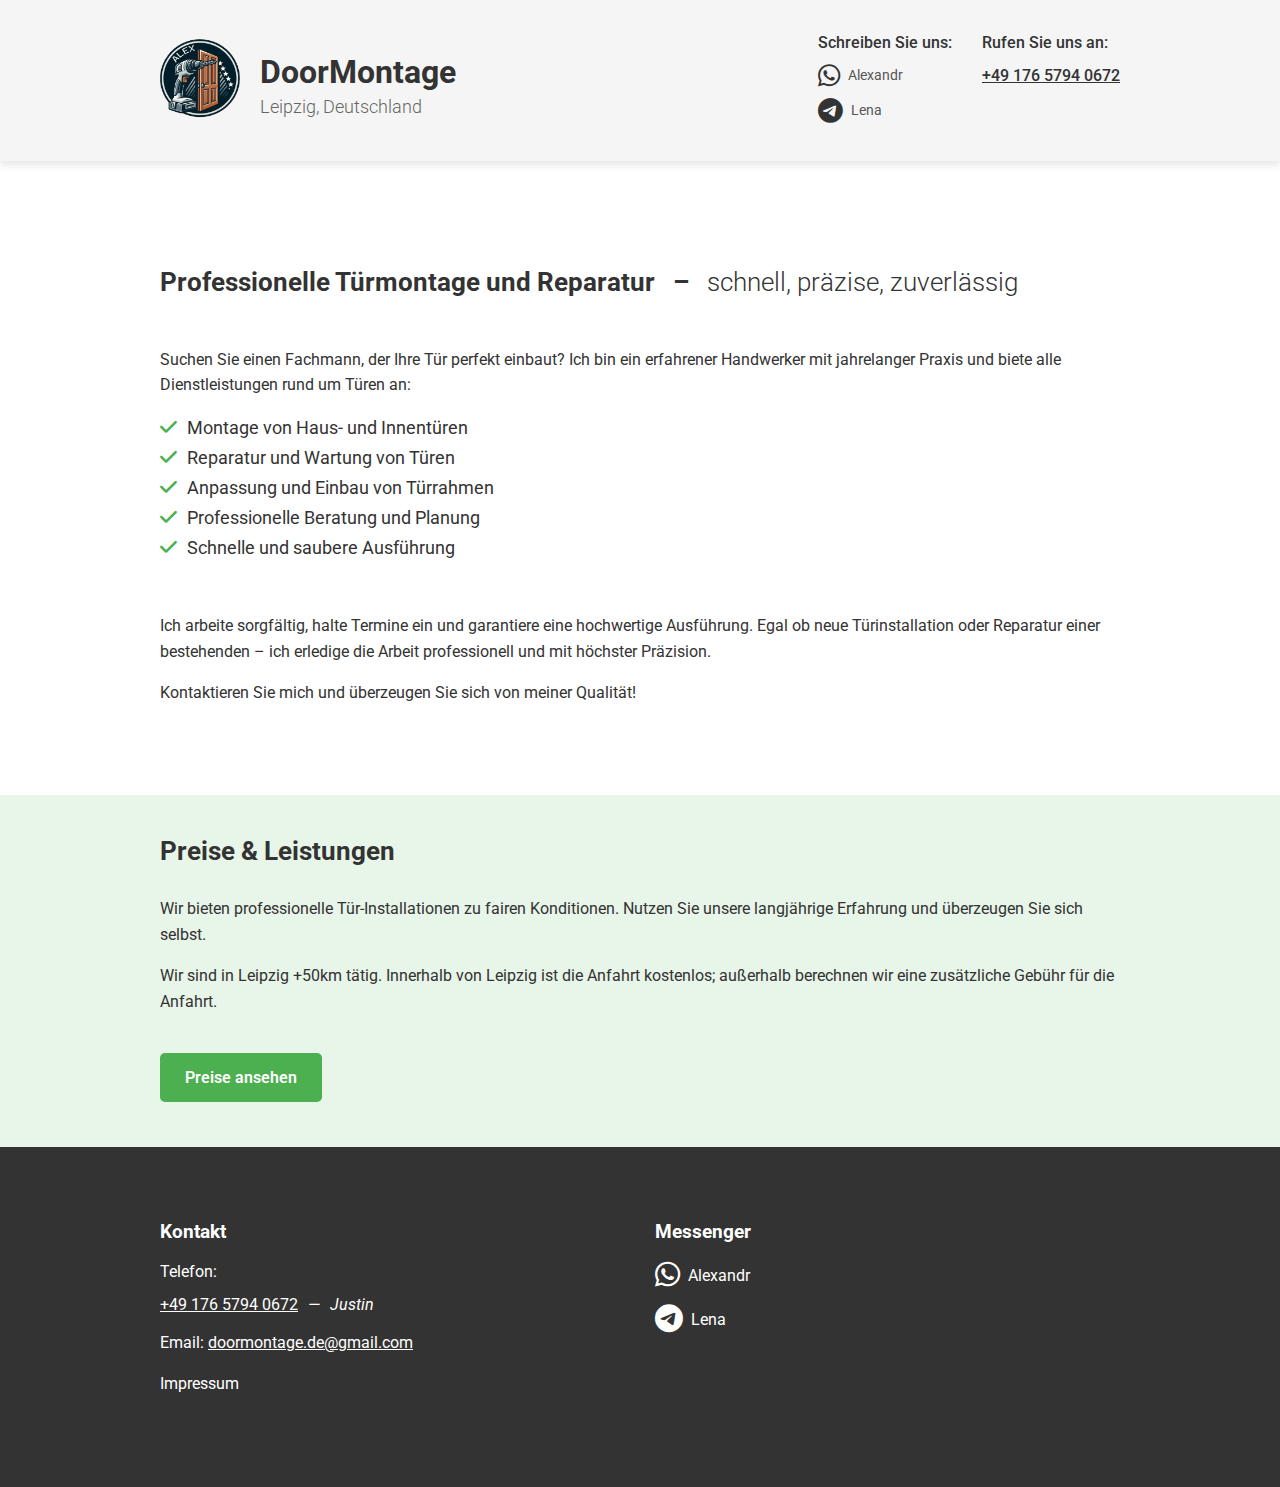
==== index.html @ ae071470 "changed title and added changed styles" ====
<!DOCTYPE html>
<html lang="de">
<head>
  <meta charset="UTF-8">
  <meta name="viewport" content="width=device-width, initial-scale=1.0">
  <title>DoorMontage - Tür-Installation in Leipzig</title>
  
  <!-- Подключение Google Fonts (пример с Roboto) -->
  <link rel="preconnect" href="https://fonts.googleapis.com">
  <link rel="preconnect" href="https://fonts.gstatic.com" crossorigin>
  <link 
    href="https://fonts.googleapis.com/css2?family=Roboto:wght@400;500;700&display=swap" 
    rel="stylesheet"
  >

  <!-- Подключение актуальной версии Font Awesome (для иконок) -->
  <link
  rel="stylesheet"
  href="https://cdnjs.cloudflare.com/ajax/libs/font-awesome/6.4.2/css/all.min.css"
  crossorigin="anonymous"
  />

  <!-- Подключаем стили -->
  <link rel="stylesheet" href="style.css">
</head>
<body>

  <!-- Шапка сайта (Header) -->
  <header>
    <div class="container header-content">
      <div class="logo-and-title">
        <!-- Место для логотипа -->
        <div class="logo">
          <img src="media/logo.png" alt="Firmenlogo">
        </div>
        <div class="title-wrap">
          <h1 class="site-title">DoorMontage</h1>
          <span class="site-location">Leipzig, Deutschland</span>
        </div>
      </div>

      <!-- Блок с контактами справа -->
      <div class="header-right-blocks">
        <!-- Блок для "Напишите нам" -->
        <div class="header-messages">
          <p>Schreiben Sie uns:</p>
          <div class="header-messengers">
            <!-- WhatsApp -->
            <a 
              href="https://wa.me/4915906344944?text=Guten Tag. Ich möchte eine Türmontage bestellen." 
              target="_blank" 
              class="header-messenger-icon" 
              aria-label="WhatsApp Chat"
            >
              <i class="fa-brands fa-whatsapp"></i>
            </a>
            <span class="messenger-owner">Alexandr</span>
          </div>
          <div class="header-messengers">
            <!-- Telegram -->
            <a 
              href="https://t.me/+4917657905586" 
              target="_blank" 
              class="header-messenger-icon" 
              aria-label="Telegram Chat"
            >
              <i class="fa-brands fa-telegram"></i>
            </a>
            <span class="messenger-owner">Lena</span>
          </div>
        </div>

        <div class="header-contacts">
          <p>Rufen Sie uns an:</p>
          <a href="tel:+4917657940672" class="header-phone">+49 176 5794 0672</a>
        </div>
      </div>
    </div>
  </header>

  <!-- Основной блок: Описание услуги -->
  <section class="service-section">
    <div class="container">
      <h2>Professionelle Türmontage und Reparatur &nbsp;&nbsp;–&nbsp;&nbsp;
        <span class="thin-text">
          schnell, präzise, zuverlässig
        </span>
      </h2>
      <br>
      <p>
        Suchen Sie einen Fachmann, der Ihre Tür perfekt einbaut? Ich bin ein erfahrener Handwerker mit jahrelanger Praxis und biete alle Dienstleistungen rund um Türen an:
      </p>

      <ul class="service-list">
        <li><i class="fa-solid fa-check"></i> Montage von Haus- und Innentüren</li>
        <li><i class="fa-solid fa-check"></i> Reparatur und Wartung von Türen</li>
        <li><i class="fa-solid fa-check"></i> Anpassung und Einbau von Türrahmen</li>
        <li><i class="fa-solid fa-check"></i> Professionelle Beratung und Planung</li>
        <li><i class="fa-solid fa-check"></i> Schnelle und saubere Ausführung</li>
      </ul>
      
      <br>

      <p>
        Ich arbeite sorgfältig, halte Termine ein und garantiere eine hochwertige Ausführung. Egal ob neue Türinstallation oder Reparatur einer bestehenden – ich erledige die Arbeit professionell und mit höchster Präzision.
      </p>
      <p>
        Kontaktieren Sie mich und überzeugen Sie sich von meiner Qualität!
      </p>
    </div>
  </section>
  <br>

  <!-- Галерея (карусель изображений) -->
  <section class="gallery-section">
    <div class="container">
      <h2>Unsere Arbeiten</h2>
      <div class="gallery-container">
        <!-- Стрелка влево -->
        <div class="arrow arrow-left" id="prevImage">&#10094;</div>
        
        <!-- Слайд с изображениями -->
        <div class="gallery-slide">
          <!-- Пример заглушек -->
          <img 
            src="media/portfolio_gallery/gallery1.jpg" 
            alt="Galerie Bild 1" 
            class="gallery-image active"
          >
          <img 
            src="media/portfolio_gallery/gallery2.jpg" 
            alt="Galerie Bild 2" 
            class="gallery-image"
          >
          <img 
            src="media/portfolio_gallery/gallery3.jpg" 
            alt="Galerie Bild 3" 
            class="gallery-image"
          >
        </div>
        
        <!-- Стрелка вправо -->
        <div class="arrow arrow-right" id="nextImage">&#10095;</div>
      </div>
    </div>
  </section>

  <!-- Секция с примерными ценами и кнопкой для просмотра PDF (Перенесена ниже галереи) -->
  <section class="pricing-section">
    <div class="container">
      <h2>Preise & Leistungen</h2>
      
      <p>
        Wir bieten professionelle Tür-Installationen zu fairen Konditionen. 
        Nutzen Sie unsere langjährige Erfahrung und überzeugen Sie sich selbst.
      </p>
      <p>
        Wir sind in Leipzig +50km tätig. Innerhalb von Leipzig ist die Anfahrt kostenlos; 
        außerhalb berechnen wir eine zusätzliche Gebühr für die Anfahrt.
      </p>
      <br>
      <!-- Зелёная кнопка для просмотра PDF -->
      <a href="Preisliste.pdf" target="_blank" class="price-button">Preise ansehen</a>
    </div>
  </section>

  <!-- Блок с отзывами (карусель отзывов) -->
  <section class="reviews-section">
    <div class="container">
      <h2>Kundenbewertungen</h2>
      <div class="reviews-container">
        <!-- Стрелка влево -->
        <div class="arrow arrow-left review-arrow" id="prevReview">&#10094;</div>
        
        <div class="review-slide" id="reviewSlide">
          <!-- Отзыв 1 -->
          <div class="review-item">
            <img 
              src="https://via.placeholder.com/80?text=Anna" 
              alt="Kunde 1" 
              class="review-photo"
            >
            <h3 class="review-name">Anna Müller</h3>
            <p class="review-text">
              “Schneller Einbau und top Qualität! Ich bin sehr zufrieden.”
            </p>
            <div class="review-stars">★★★★★</div>
          </div>
          
          <!-- Отзыв 2 -->
          <div class="review-item">
            <img 
              src="https://via.placeholder.com/80?text=Thomas" 
              alt="Kunde 2" 
              class="review-photo"
            >
            <h3 class="review-name">Thomas Schmidt</h3>
            <p class="review-text">
              “Professionell, pünktlich und super freundlich. Gerne wieder!”
            </p>
            <div class="review-stars">★★★★★</div>
          </div>
          
          <!-- Отзыв 3 -->
          <div class="review-item">
            <img 
              src="https://via.placeholder.com/80?text=Julia" 
              alt="Kunde 3" 
              class="review-photo"
            >
            <h3 class="review-name">Julia Braun</h3>
            <p class="review-text">
              “Preis-Leistung stimmt, schnelle Abwicklung, toller Service!”
            </p>
            <div class="review-stars">★★★★☆</div>
          </div>

          <!-- Можно добавить больше отзывов при необходимости -->
        </div>
        
        <!-- Стрелка вправо -->
        <div class="arrow arrow-right review-arrow" id="nextReview">&#10095;</div>
      </div>
    </div>
  </section>

  <!-- Подвал сайта (Footer) -->
  <footer>
    <div class="container footer-content">
      <div class="footer-col">
        <h3>Kontakt</h3>
        <p>Telefon:</p>
        <ul class="footer-phones">
          <li><a href="tel:+4917657940672">+49 176 5794 0672</a><i>&mdash;</i><i>Justin</i></li>
        </ul>
        <p>Email: 
          <a href="mailto:doormontage.de@gmail.com" class="email-link">
            doormontage.de@gmail.com
          </a>
        </p>
        <p>
          <a href="impressum.html">Impressum</a>
        </p>
      </div>

      <div class="footer-col">
        <h3>Messenger</h3>
        <div class="footer-messengers">
          <div class="footer-messenger-item">
            <a href="https://wa.me/4915906344944?text=Guten Tag. Ich möchte eine Türmontage bestellen." target="_blank" class="messenger-link">
              <i class="fa-brands fa-whatsapp"></i>
            </a>
            <span class="messenger-owner">Alexandr</span>
          </div>
          <div class="footer-messenger-item">
            <a href="https://t.me/+4917657905586" target="_blank" class="messenger-link">
              <i class="fa-brands fa-telegram"></i>
            </a>
            <span class="messenger-owner">Lena</span>
          </div>
        </div>
      </div>
    </div>
  </footer>

  <!-- Подключаем JS для каруселей -->
  <script src="script.js"></script>
</body>
</html>
---- style.css ----
.reviews-section {
  display: none !important;
}

.gallery-section {
  display: none !important;
}

/* Основной шрифт Roboto (подключение в index.html), применяем к body */
body {
  font-family: 'Roboto', sans-serif;
  margin: 0;
  padding: 0;
  color: #333;
  box-sizing: border-box;
}

/* Сбрасываем базовые отступы у всех элементов */
* {
  box-sizing: border-box;
}

/* Заголовки, параграфы и т.д. */
h1, h2, h3 {
  margin-bottom: 15px;
  font-weight: 700;
}

h1 {
  font-size: 1.8rem;
}

h2 {
  font-size: 1.6rem;
}

p {
  margin-bottom: 10px;
  line-height: 1.6;
}

.thin-text {
  /* font-variant: small-caps; */
  font-weight: 300;
  color: inherit;
}

/* Ссылки */
a {
  text-decoration: none;
  color: inherit;
}

section {
  /* margin-bottom: 100px; */
}

/* Общие стили для секций на всю ширину */
header,
.service-section,
.gallery-section,
.pricing-section,
.reviews-section,
footer {
  width: 100%;
}

/* Контейнер для ограничения контента по ширине */
.container {
  width: 1000px;
  max-width: 100%;
  margin: 0 auto;
  padding: 20px;
}

/* ШАПКА */
header {
  background-color: #f5f5f5;
  padding: 10px 0;
  /* Тень для отделения шапки */
  box-shadow: 0 4px 8px rgba(0, 0, 0, 0.1);
  position: relative;
  margin-bottom: 25px;
}

.header-content {
  display: flex;
  align-items: center;
  justify-content: space-between;
}

.logo-and-title {
  display: flex;
  align-items: center;
}

.logo-placeholder {
  width: 60px;
  height: 60px;
  background-color: #ccc;
  display: flex;
  align-items: center;
  justify-content: center;
  font-weight: bold;
  margin-right: 15px;
}

.logo img {
  height: 80px; /* Высота логотипа */
  width: auto; /* Автоматическая ширина */
  max-width: 100%; /* Не выходить за границы */
  object-fit: contain; /* Корректное отображение */
  margin-right: 20px;
}

.title-wrap {
  text-align: start; /* Выравниваем название и локацию по началу */
}

.site-title {
  font-size: 32px;  /* Размер основного названия сайта */
  font-weight: 700; /* Жирный текст */
  margin-bottom: 0px; /* Убираем лишние отступы */
  margin-top: 10px;
}

.site-location {
  font-size: 18px;  /* Чуть меньше, чем название сайта */
  font-weight: 300; /* Менее жирный (тонкий) шрифт */
  color: #666; /* Серый цвет для менее заметного вида */
  display: block; /* Переносит текст на новую строку */
  margin-top: 5px; /* Отступ сверху, чтобы не было слишком близко */
}

.header-right-blocks {
  display: flex;
  gap: 30px;
  align-items: start;
}

.header-contacts,
.header-messages {
  display: flex;
  flex-direction: column;
  align-items: flex-start;
}

.header-contacts p,
.header-messages p {
  margin: 0 0 5px 0;
  font-weight: 500;
}

.header-contacts a {
  text-decoration: underline;
}

.header-phone {
  display: block;
  margin-bottom: 5px;
  margin-top: 5px;
  color: #333;
  font-weight: 500;
}

.header-messengers {
  display: flex;
  align-items: center;
  margin-bottom: 5px;
}

.header-messenger-icon {
  font-size: 1.6rem;
  color: #333;
  margin-right: 8px;
}

.header-messengers .messenger-owner {
  font-size: 0.9rem;
  color: #555;
}

/* СЕКЦИЯ УСЛУГ */
.service-section {
  background-color: #ffffff;
  padding: 40px 0;
}

.service-list {
  list-style: none; /* Убираем стандартные маркеры */
  padding: 0;
  margin: 20px 0;
}

.service-list li {
  display: flex;
  align-items: center; /* Выравниваем текст и иконку по центру */
  font-size: 1.1rem;
  color: #333;
  margin-bottom: 10px; /* Отступ между пунктами */
}

.service-list i {
  color: #4CAF50; /* Цвет галочки (зелёный) */
  font-size: 1.2rem;
  margin-right: 10px; /* Отступ между иконкой и текстом */
}


/* ГАЛЕРЕЯ */
.gallery-section {
  background-color: #f0f0f0;
  padding: 20px 0;
}

.gallery-section h2 {
  text-align: center;
  font-size: 1.8rem;
  margin-bottom: 30px;
}

.gallery-container {
  position: relative;
  max-width: 800px;
  margin: 0 auto;
}

.gallery-slide {
  position: relative;
  overflow: hidden;
  width: 100%;
  height: 400px;
}

.gallery-image {
  position: absolute;
  top: 0;
  left: 0;
  width: 100%;
  height: 100%;
  object-fit: cover;
  opacity: 0;
  transition: opacity 0.5s ease-in-out;
}

.gallery-image.active {
  opacity: 1;
}

.arrow {
  position: absolute;
  top: 50%;
  transform: translateY(-50%);
  font-size: 2rem;
  color: #333;
  background-color: rgba(255, 255, 255, 0.6);
  padding: 5px 10px;
  cursor: pointer;
  user-select: none;
  z-index: 10;
}

.arrow-left {
  left: 0;
}

.arrow-right {
  right: 0;
}

/* СЕКЦИЯ ЦЕН */
.pricing-section {
  background-color: #e8f5e9; /* Светло-зеленый тон */
  padding-bottom: 25px;
}

.pricing-section h2 {
  margin-bottom: 30px;
}

.price-button {
  display: inline-block;
  background-color: #4caf50;
  color: #fff;
  padding: 15px 25px;
  font-size: 1rem;
  font-weight: 600;
  border-radius: 5px;
  text-decoration: none;
  margin-top: 10px;
  transition: background-color 0.3s;
}

.price-button:hover {
  background-color: #43a047;
}

/* ОТЗЫВЫ */
.reviews-section {
  background-color: #ffffff;
  padding: 40px 0;
}

.reviews-section h2 {
  text-align: center;
  font-size: 1.8rem;
  margin-bottom: 30px;
}

.reviews-container {
  position: relative;
  max-width: 800px;
  margin: 0 auto;
  overflow: hidden;
}

/* Контейнер для всех отзывов (горизонтальная карусель) */
.review-slide {
  display: flex;
  transition: transform 0.5s ease-in-out;
  /* Ширина и позиция изменяются в JS */
}

.review-item {
  flex-shrink: 0;
  text-align: center;
  padding: 0 15px;
  box-sizing: border-box;
}

.review-photo {
  width: 80px;
  height: 80px;
  border-radius: 50%;
  margin-bottom: 10px;
  object-fit: cover;
}

.review-name {
  margin-bottom: 5px;
  font-size: 1.1rem;
  font-weight: 600;
}

.review-text {
  font-size: 0.95rem;
  line-height: 1.4;
  margin-bottom: 10px;
  min-height: 50px;
}

.review-stars {
  color: #f39c12;
}

.review-arrow {
  top: 50%;
  transform: translateY(-50%);
}

/* ПОДВАЛ */
footer {
  background-color: #333;
  color: #fff;
  padding: 35px 0 60px 0;
}

.footer-content {
  display: flex;
  flex-wrap: wrap;
  gap: 30px;
}

.footer-col {
  flex: 1;
  min-width: 250px;
}

.footer-phones {
  list-style: none;
  margin: 0 0 10px;
  padding: 0;
}

.footer-phones li {
  margin-bottom: 5px;
}

/* Телефонные ссылки в подвале */
.footer-phones li a {
  color: #fff;
  text-decoration: underline;
}

.footer-phones i {
  margin-left: 10px;
}

/* Email, чтобы был виден на темном фоне */
.email-link {
  color: #ffffff;
  text-decoration: underline;
}

/* Мессенджеры в подвале */



.footer-messengers {
  display: flex;
  flex-direction: column; /* Размещает мессенджеры в столбик */
  gap: 10px; /* Отступ между строками */
}

.footer-messenger-item {
  display: flex;
  align-items: center; /* Выравнивает иконку и имя по вертикали */
  gap: 8px; /* Отступ между иконкой и именем */
}

.messenger-link {
  font-size: 1.8rem; /* Размер иконки */
  color: #fff; /* Белый цвет иконок */
  transition: color 0.3s;
}

.messenger-link:hover {
  color: #ddd; /* Подсветка при наведении */
}

.footer-messengers .messenger-owner {
  font-size: 1rem;
  color: #fff; /* Белый текст */
}



/* АДАПТИВНОСТЬ */
@media (max-width: 768px) {
  .header-content {
    flex-direction: column;
    align-items: flex-start;
    gap: 20px;
  }

  .header-right-blocks {
    flex-direction: column;
    align-items: flex-start;
  }

  .gallery-slide {
    height: auto;
  }
  .gallery-image {
    position: static;
    display: none;
    width: 100%;
    height: auto;
  }
  .gallery-image.active {
    display: block;
  }

  .footer-content {
    flex-direction: column;
    gap: 20px;
  }
}
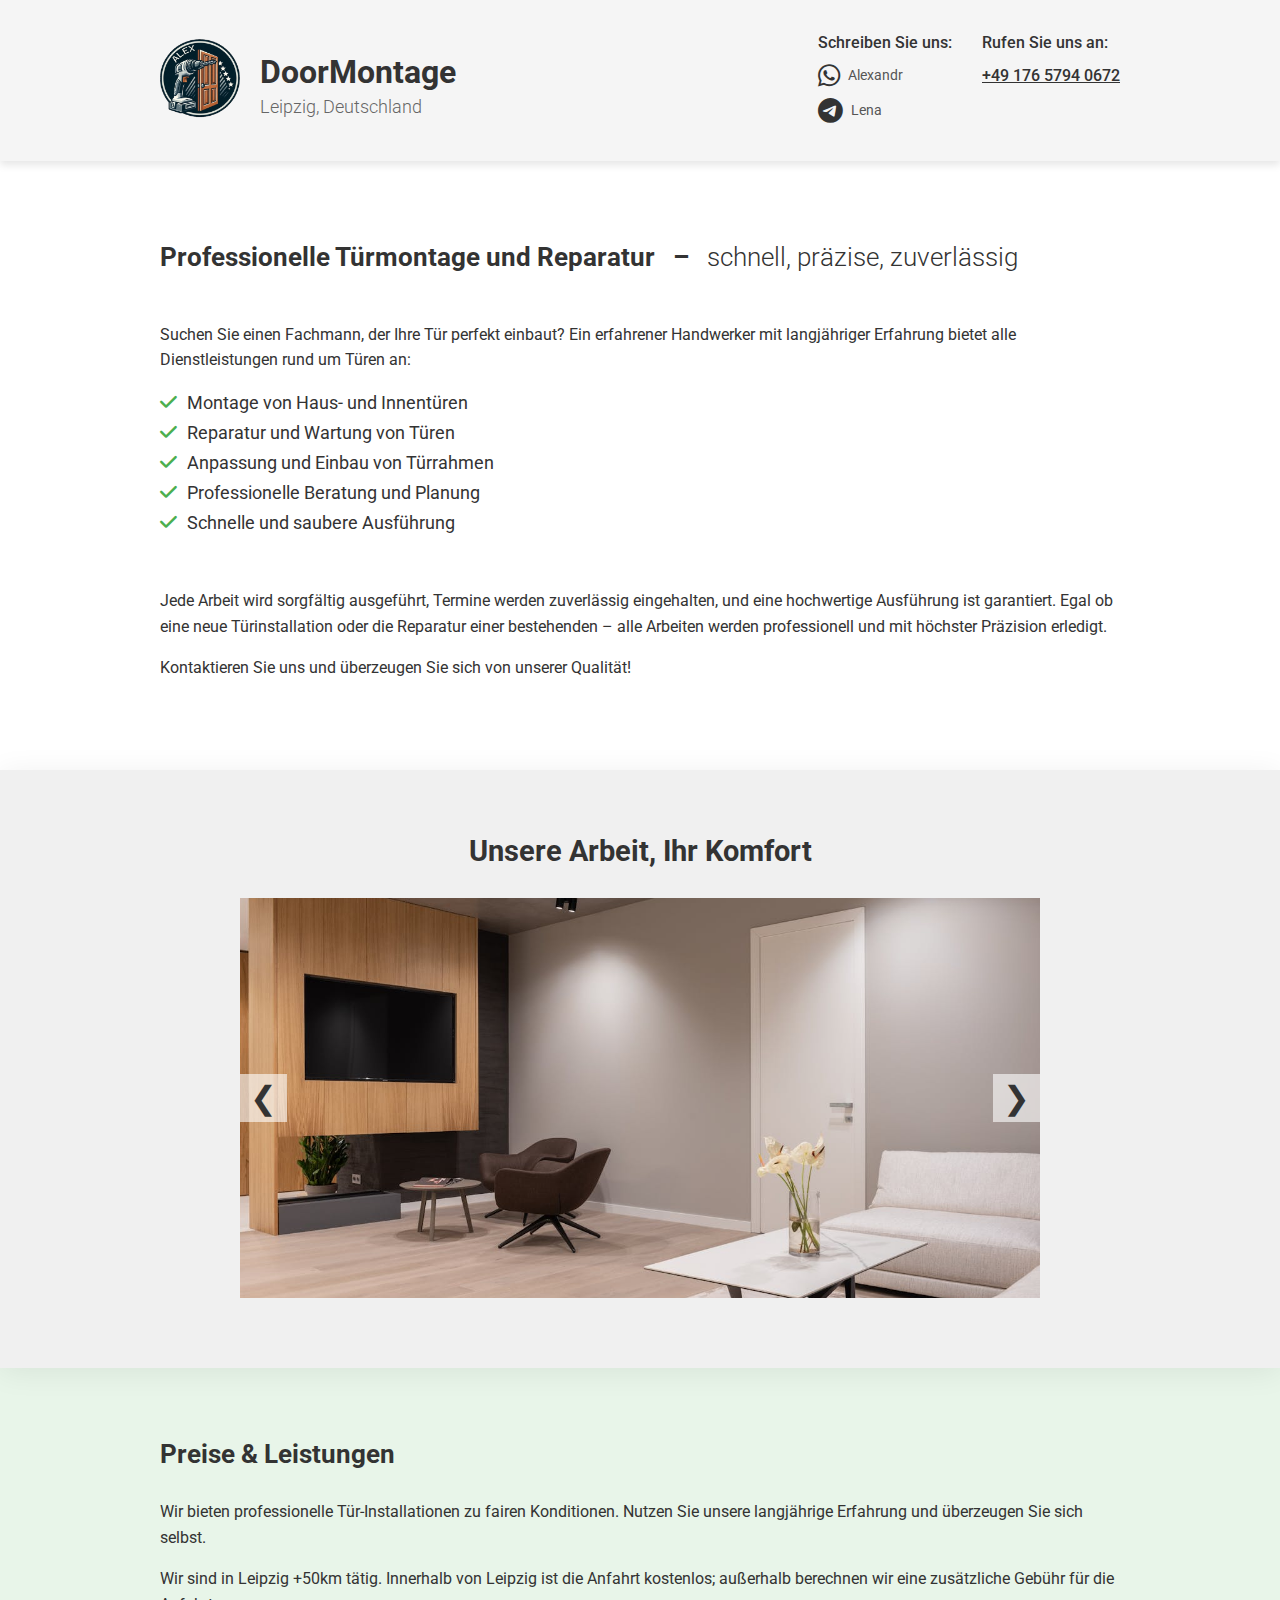
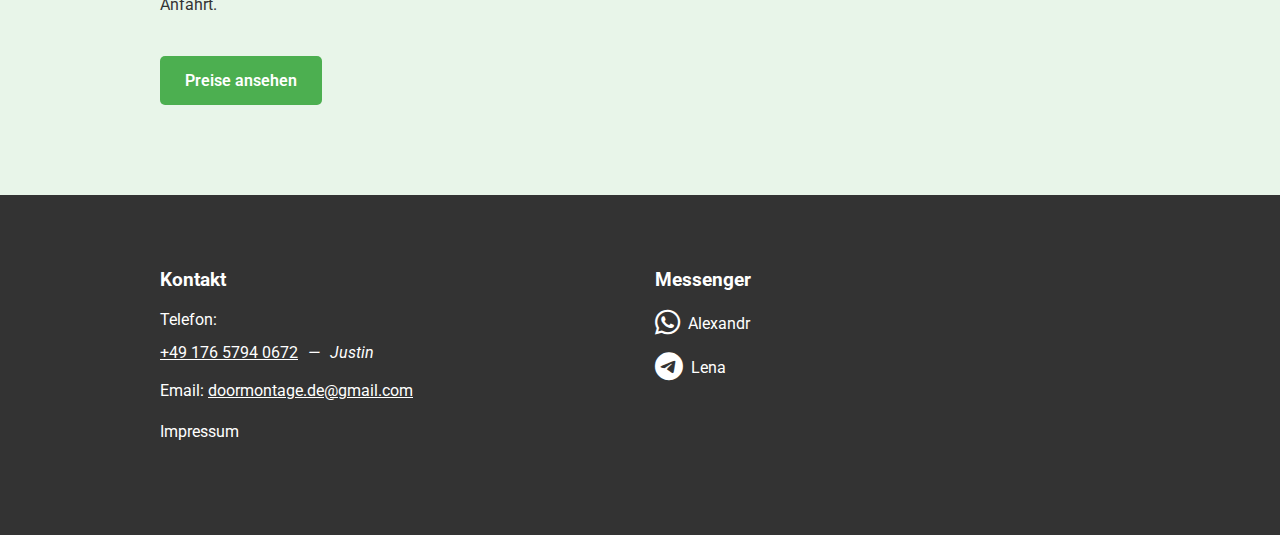
==== commit e6413e50: "Added gallery and little changes in layout" ====
--- a/index.html
+++ b/index.html
@@ -88,7 +88,7 @@
       </h2>
       <br>
       <p>
-        Suchen Sie einen Fachmann, der Ihre Tür perfekt einbaut? Ich bin ein erfahrener Handwerker mit jahrelanger Praxis und biete alle Dienstleistungen rund um Türen an:
+        Suchen Sie einen Fachmann, der Ihre Tür perfekt einbaut? Ein erfahrener Handwerker mit langjähriger Erfahrung bietet alle Dienstleistungen rund um Türen an:
       </p>
 
       <ul class="service-list">
@@ -102,10 +102,11 @@
       <br>
 
       <p>
-        Ich arbeite sorgfältig, halte Termine ein und garantiere eine hochwertige Ausführung. Egal ob neue Türinstallation oder Reparatur einer bestehenden – ich erledige die Arbeit professionell und mit höchster Präzision.
-      </p>
-      <p>
-        Kontaktieren Sie mich und überzeugen Sie sich von meiner Qualität!
+        Jede Arbeit wird sorgfältig ausgeführt, Termine werden zuverlässig eingehalten, und eine hochwertige Ausführung ist garantiert. Egal ob eine neue Türinstallation oder die Reparatur einer bestehenden – alle Arbeiten werden professionell und mit höchster Präzision erledigt.
+      </p>
+      
+      <p>
+        Kontaktieren Sie uns und überzeugen Sie sich von unserer Qualität!
       </p>
     </div>
   </section>
@@ -114,7 +115,7 @@
   <!-- Галерея (карусель изображений) -->
   <section class="gallery-section">
     <div class="container">
-      <h2>Unsere Arbeiten</h2>
+      <h2>Unsere Arbeit, Ihr Komfort</h2>
       <div class="gallery-container">
         <!-- Стрелка влево -->
         <div class="arrow arrow-left" id="prevImage">&#10094;</div>
--- a/style.css
+++ b/style.css
@@ -2,9 +2,9 @@
   display: none !important;
 }
 
-.gallery-section {
+/* .gallery-section {
   display: none !important;
-}
+} */
 
 /* Основной шрифт Roboto (подключение в index.html), применяем к body */
 body {
@@ -51,9 +51,9 @@
   color: inherit;
 }
 
-section {
-  /* margin-bottom: 100px; */
-}
+/* section {
+  margin-bottom: 100px;
+} */
 
 /* Общие стили для секций на всю ширину */
 header,
@@ -80,7 +80,6 @@
   /* Тень для отделения шапки */
   box-shadow: 0 4px 8px rgba(0, 0, 0, 0.1);
   position: relative;
-  margin-bottom: 25px;
 }
 
 .header-content {
@@ -210,7 +209,9 @@
 /* ГАЛЕРЕЯ */
 .gallery-section {
   background-color: #f0f0f0;
-  padding: 20px 0;
+  padding: 20px 0 50px 0;
+  box-shadow: 0 4px 29px rgba(0, 0, 0, 0.07);
+  position: relative;
 }
 
 .gallery-section h2 {
@@ -271,7 +272,8 @@
 /* СЕКЦИЯ ЦЕН */
 .pricing-section {
   background-color: #e8f5e9; /* Светло-зеленый тон */
-  padding-bottom: 25px;
+  padding-bottom: 70px;
+  padding-top: 30px;
 }
 
 .pricing-section h2 {
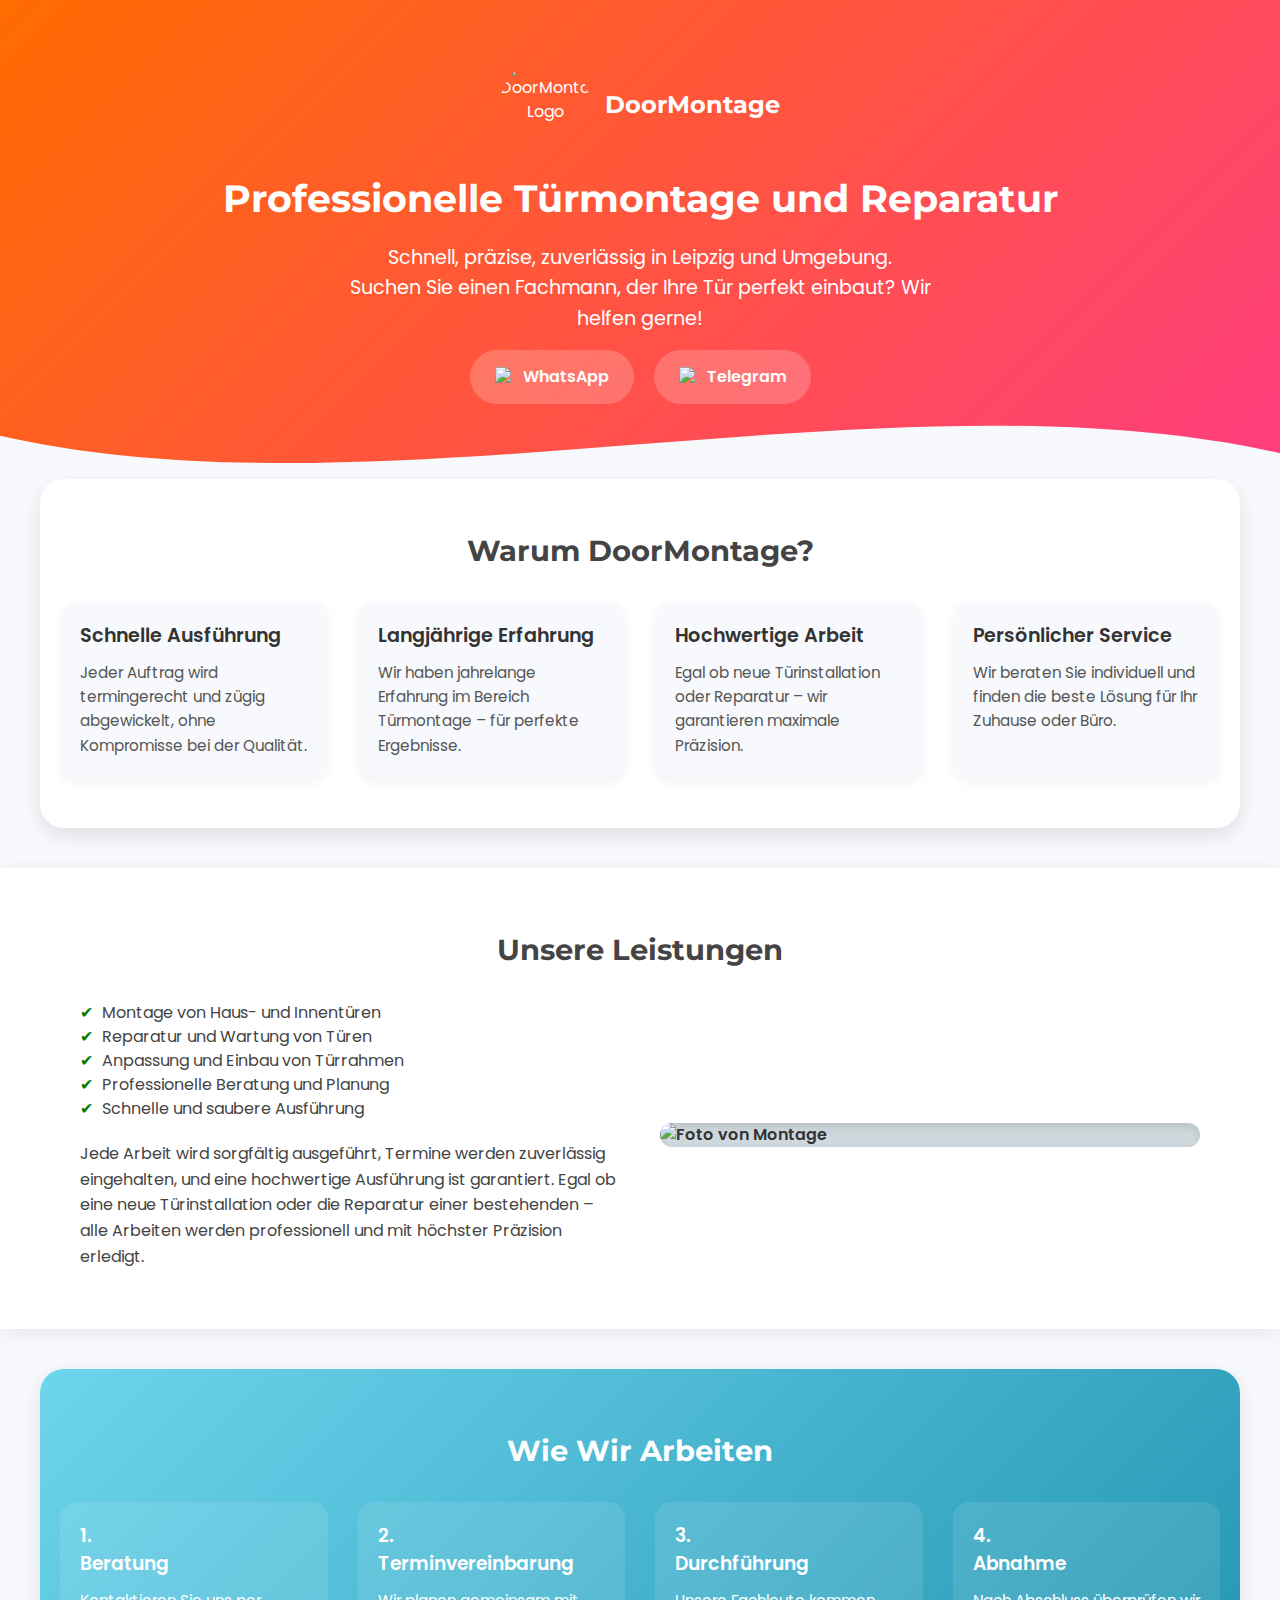
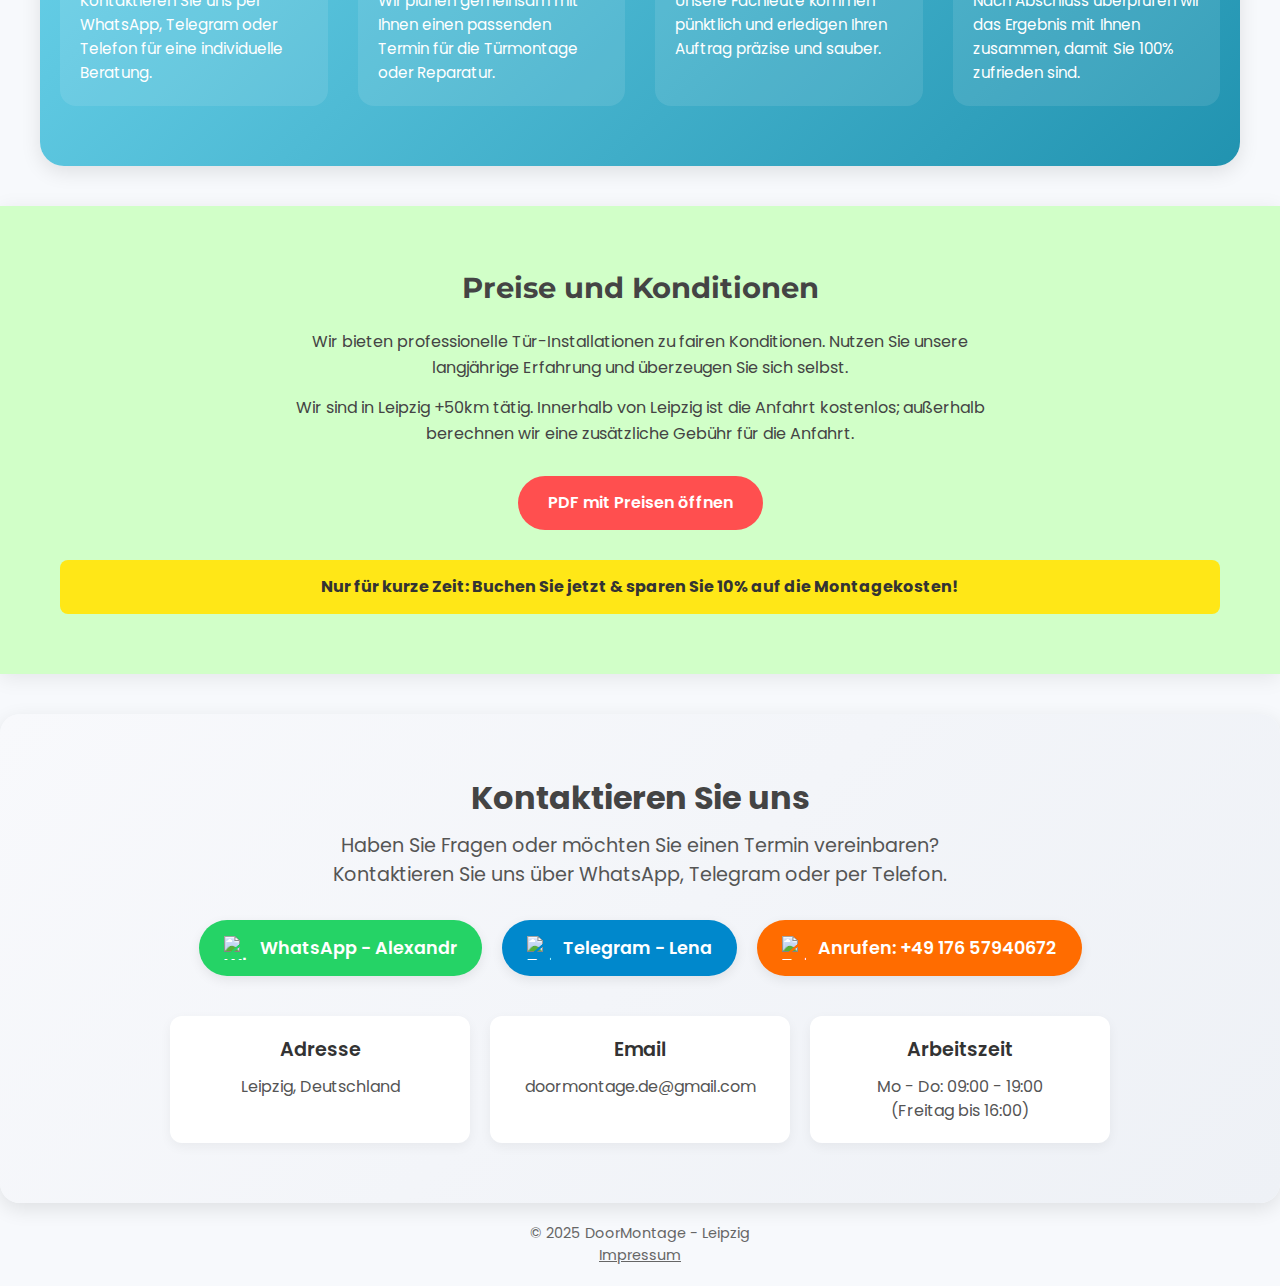
==== commit 31879890: "new website" ====
--- a/index.html
+++ b/index.html
@@ -1,156 +1,140 @@
 <!DOCTYPE html>
 <html lang="de">
 <head>
-  <meta charset="UTF-8">
-  <meta name="viewport" content="width=device-width, initial-scale=1.0">
-  <title>DoorMontage - Tür-Installation in Leipzig</title>
-  
-  <!-- Подключение Google Fonts (пример с Roboto) -->
+  <meta charset="UTF-8"/>
+  <meta name="viewport" content="width=device-width, initial-scale=1.0"/>
+  <title>DoorMontage | Professionelle Türmontage in Leipzig</title>
+  <link rel="icon" href="media/favicon.ico" type="image/x-icon">
+  <link rel="icon" href="media/favicon.png" type="image/png">
+  
+  <!-- Google Fonts (2 шрифта для примера) -->
   <link rel="preconnect" href="https://fonts.googleapis.com">
-  <link rel="preconnect" href="https://fonts.gstatic.com" crossorigin>
-  <link 
-    href="https://fonts.googleapis.com/css2?family=Roboto:wght@400;500;700&display=swap" 
-    rel="stylesheet"
-  >
-
-  <!-- Подключение актуальной версии Font Awesome (для иконок) -->
-  <link
-  rel="stylesheet"
-  href="https://cdnjs.cloudflare.com/ajax/libs/font-awesome/6.4.2/css/all.min.css"
-  crossorigin="anonymous"
-  />
-
-  <!-- Подключаем стили -->
+  <link href="https://fonts.googleapis.com/css2?family=Montserrat:wght@600;700&family=Poppins:wght@400;500;600&display=swap" rel="stylesheet">
   <link rel="stylesheet" href="style.css">
 </head>
 <body>
-
-  <!-- Шапка сайта (Header) -->
-  <header>
-    <div class="container header-content">
-      <div class="logo-and-title">
-        <!-- Место для логотипа -->
-        <div class="logo">
-          <img src="media/logo.png" alt="Firmenlogo">
-        </div>
-        <div class="title-wrap">
-          <h1 class="site-title">DoorMontage</h1>
-          <span class="site-location">Leipzig, Deutschland</span>
-        </div>
-      </div>
-
-      <!-- Блок с контактами справа -->
-      <div class="header-right-blocks">
-        <!-- Блок для "Напишите нам" -->
-        <div class="header-messages">
-          <p>Schreiben Sie uns:</p>
-          <div class="header-messengers">
-            <!-- WhatsApp -->
-            <a 
-              href="https://wa.me/4915906344944?text=Guten Tag. Ich möchte eine Türmontage bestellen." 
-              target="_blank" 
-              class="header-messenger-icon" 
-              aria-label="WhatsApp Chat"
-            >
-              <i class="fa-brands fa-whatsapp"></i>
-            </a>
-            <span class="messenger-owner">Alexandr</span>
-          </div>
-          <div class="header-messengers">
-            <!-- Telegram -->
-            <a 
-              href="https://t.me/+4917657905586" 
-              target="_blank" 
-              class="header-messenger-icon" 
-              aria-label="Telegram Chat"
-            >
-              <i class="fa-brands fa-telegram"></i>
-            </a>
-            <span class="messenger-owner">Lena</span>
-          </div>
-        </div>
-
-        <div class="header-contacts">
-          <p>Rufen Sie uns an:</p>
-          <a href="tel:+4917657940672" class="header-phone">+49 176 5794 0672</a>
-        </div>
-      </div>
-    </div>
-  </header>
-
-  <!-- Основной блок: Описание услуги -->
-  <section class="service-section">
+  
+  <!-- HERO -->
+  <section class="hero">
+    <div class="container hero-inner">
+      <div class="hero-logo">
+        <!-- Лого (пример) -->
+        <img src="media/logo legacy 2.png" alt="DoorMontage Logo">
+        <span style="font-family: 'Montserrat', sans-serif; font-size: 1.5rem; font-weight: 700;">
+          DoorMontage
+        </span>
+      </div>
+      <h1 class="hero-title">Professionelle Türmontage und Reparatur</h1>
+      <p class="hero-subtitle">
+        Schnell, präzise, zuverlässig in Leipzig und Umgebung.<br/>
+        Suchen Sie einen Fachmann, der Ihre Tür perfekt einbaut? Wir helfen gerne!
+      </p>
+      <div class="hero-cta-buttons">
+        <!-- CTA Button WhatsApp -->
+        <a class="cta-button"
+           href="https://wa.me/4915906344944?text=Guten Tag. Ich möchte eine Türmontage bestellen."
+           target="_blank">
+          <img src="https://cdn-icons-png.flaticon.com/512/124/124034.png" alt="WhatsApp">
+          WhatsApp
+        </a>
+        <!-- CTA Button Telegram -->
+        <a class="cta-button"
+           href="https://t.me/+4917657905586"
+           target="_blank">
+          <img src="https://cdn-icons-png.flaticon.com/512/2111/2111646.png" alt="Telegram">
+          Telegram
+        </a>
+      </div>
+    </div>
+    <!-- Волна (Wave) -->
+    <div class="hero-wave">
+      <svg viewBox="0 0 500 150" preserveAspectRatio="none">
+        <path d="M-0.84,38.98 C149.99,150.00 349.64,-49.98 501.57,63.12 L500.00,150.00 L0.00,150.00 Z"
+              style="stroke: none; fill: #f7f9fc;"></path>
+      </svg>
+    </div>
+  </section>
+  
+  <!-- WARUM WIR? -->
+  <section class="why-us container">
+    <h2 class="title">Warum DoorMontage?</h2>
+    <div class="why-us-cards">
+      <div class="why-card">
+        <h3>Schnelle Ausführung</h3>
+        <p>Jeder Auftrag wird termingerecht und zügig abgewickelt, ohne Kompromisse bei der Qualität.</p>
+      </div>
+      <div class="why-card">
+        <h3>Langjährige Erfahrung</h3>
+        <p>Wir haben jahrelange Erfahrung im Bereich Türmontage – für perfekte Ergebnisse.</p>
+      </div>
+      <div class="why-card">
+        <h3>Hochwertige Arbeit</h3>
+        <p>Egal ob neue Türinstallation oder Reparatur – wir garantieren maximale Präzision.</p>
+      </div>
+      <div class="why-card">
+        <h3>Persönlicher Service</h3>
+        <p>Wir beraten Sie individuell und finden die beste Lösung für Ihr Zuhause oder Büro.</p>
+      </div>
+    </div>
+  </section>
+  
+  <!-- LEISTUNGEN -->
+  <section class="services">
     <div class="container">
-      <h2>Professionelle Türmontage und Reparatur &nbsp;&nbsp;–&nbsp;&nbsp;
-        <span class="thin-text">
-          schnell, präzise, zuverlässig
-        </span>
-      </h2>
-      <br>
-      <p>
-        Suchen Sie einen Fachmann, der Ihre Tür perfekt einbaut? Ein erfahrener Handwerker mit langjähriger Erfahrung bietet alle Dienstleistungen rund um Türen an:
-      </p>
-
-      <ul class="service-list">
-        <li><i class="fa-solid fa-check"></i> Montage von Haus- und Innentüren</li>
-        <li><i class="fa-solid fa-check"></i> Reparatur und Wartung von Türen</li>
-        <li><i class="fa-solid fa-check"></i> Anpassung und Einbau von Türrahmen</li>
-        <li><i class="fa-solid fa-check"></i> Professionelle Beratung und Planung</li>
-        <li><i class="fa-solid fa-check"></i> Schnelle und saubere Ausführung</li>
-      </ul>
-      
-      <br>
-
-      <p>
-        Jede Arbeit wird sorgfältig ausgeführt, Termine werden zuverlässig eingehalten, und eine hochwertige Ausführung ist garantiert. Egal ob eine neue Türinstallation oder die Reparatur einer bestehenden – alle Arbeiten werden professionell und mit höchster Präzision erledigt.
-      </p>
-      
-      <p>
-        Kontaktieren Sie uns und überzeugen Sie sich von unserer Qualität!
-      </p>
-    </div>
-  </section>
-  <br>
-
-  <!-- Галерея (карусель изображений) -->
-  <section class="gallery-section">
+      <h2>Unsere Leistungen</h2>
+      <div class="services-content">
+        <div>
+          <ul>
+            <li>Montage von Haus- und Innentüren</li>
+            <li>Reparatur und Wartung von Türen</li>
+            <li>Anpassung und Einbau von Türrahmen</li>
+            <li>Professionelle Beratung und Planung</li>
+            <li>Schnelle und saubere Ausführung</li>
+          </ul>
+          <p>
+            Jede Arbeit wird sorgfältig ausgeführt, Termine werden zuverlässig eingehalten, 
+            und eine hochwertige Ausführung ist garantiert. Egal ob eine neue Türinstallation 
+            oder die Reparatur einer bestehenden – alle Arbeiten werden professionell und 
+            mit höchster Präzision erledigt.
+          </p>
+        </div>
+        <div>
+          <!-- <div class="image-placeholder">
+            Bild: Tür Montage
+          </div> -->
+          <img src="media/montage.jpg" class="image-placeholder" alt="Foto von Montage">
+        </div>
+      </div>
+    </div>
+  </section>
+  
+  <!-- WIE WIR ARBEITEN -->
+  <section class="workflow container">
+    <h2>Wie Wir Arbeiten</h2>
+      <div class="steps">
+        <div class="step">
+          <h3>1. <br>Beratung</h3>
+          <p>Kontaktieren Sie uns per WhatsApp, Telegram oder Telefon für eine individuelle Beratung.</p>
+        </div>
+        <div class="step">
+          <h3>2. <br>Terminvereinbarung</h3>
+          <p>Wir planen gemeinsam mit Ihnen einen passenden Termin für die Türmontage oder Reparatur.</p>
+        </div>
+        <div class="step">
+          <h3>3. <br>Durchführung</h3>
+          <p>Unsere Fachleute kommen pünktlich und erledigen Ihren Auftrag präzise und sauber.</p>
+        </div>
+        <div class="step">
+          <h3>4. <br>Abnahme</h3>
+          <p>Nach Abschluss überprüfen wir das Ergebnis mit Ihnen zusammen, damit Sie 100% zufrieden sind.</p>
+        </div>
+      </div>
+  </section>
+  
+  <!-- PREISE & DRINGLICHKEIT -->
+  <section class="pricing">
     <div class="container">
-      <h2>Unsere Arbeit, Ihr Komfort</h2>
-      <div class="gallery-container">
-        <!-- Стрелка влево -->
-        <div class="arrow arrow-left" id="prevImage">&#10094;</div>
-        
-        <!-- Слайд с изображениями -->
-        <div class="gallery-slide">
-          <!-- Пример заглушек -->
-          <img 
-            src="media/portfolio_gallery/gallery1.jpg" 
-            alt="Galerie Bild 1" 
-            class="gallery-image active"
-          >
-          <img 
-            src="media/portfolio_gallery/gallery2.jpg" 
-            alt="Galerie Bild 2" 
-            class="gallery-image"
-          >
-          <img 
-            src="media/portfolio_gallery/gallery3.jpg" 
-            alt="Galerie Bild 3" 
-            class="gallery-image"
-          >
-        </div>
-        
-        <!-- Стрелка вправо -->
-        <div class="arrow arrow-right" id="nextImage">&#10095;</div>
-      </div>
-    </div>
-  </section>
-
-  <!-- Секция с примерными ценами и кнопкой для просмотра PDF (Перенесена ниже галереи) -->
-  <section class="pricing-section">
-    <div class="container">
-      <h2>Preise & Leistungen</h2>
-      
+      <h2>Preise und Konditionen</h2>
       <p>
         Wir bieten professionelle Tür-Installationen zu fairen Konditionen. 
         Nutzen Sie unsere langjährige Erfahrung und überzeugen Sie sich selbst.
@@ -159,112 +143,70 @@
         Wir sind in Leipzig +50km tätig. Innerhalb von Leipzig ist die Anfahrt kostenlos; 
         außerhalb berechnen wir eine zusätzliche Gebühr für die Anfahrt.
       </p>
-      <br>
-      <!-- Зелёная кнопка для просмотра PDF -->
-      <a href="Preisliste.pdf" target="_blank" class="price-button">Preise ansehen</a>
-    </div>
-  </section>
-
-  <!-- Блок с отзывами (карусель отзывов) -->
-  <section class="reviews-section">
-    <div class="container">
-      <h2>Kundenbewertungen</h2>
-      <div class="reviews-container">
-        <!-- Стрелка влево -->
-        <div class="arrow arrow-left review-arrow" id="prevReview">&#10094;</div>
-        
-        <div class="review-slide" id="reviewSlide">
-          <!-- Отзыв 1 -->
-          <div class="review-item">
-            <img 
-              src="https://via.placeholder.com/80?text=Anna" 
-              alt="Kunde 1" 
-              class="review-photo"
-            >
-            <h3 class="review-name">Anna Müller</h3>
-            <p class="review-text">
-              “Schneller Einbau und top Qualität! Ich bin sehr zufrieden.”
-            </p>
-            <div class="review-stars">★★★★★</div>
-          </div>
-          
-          <!-- Отзыв 2 -->
-          <div class="review-item">
-            <img 
-              src="https://via.placeholder.com/80?text=Thomas" 
-              alt="Kunde 2" 
-              class="review-photo"
-            >
-            <h3 class="review-name">Thomas Schmidt</h3>
-            <p class="review-text">
-              “Professionell, pünktlich und super freundlich. Gerne wieder!”
-            </p>
-            <div class="review-stars">★★★★★</div>
-          </div>
-          
-          <!-- Отзыв 3 -->
-          <div class="review-item">
-            <img 
-              src="https://via.placeholder.com/80?text=Julia" 
-              alt="Kunde 3" 
-              class="review-photo"
-            >
-            <h3 class="review-name">Julia Braun</h3>
-            <p class="review-text">
-              “Preis-Leistung stimmt, schnelle Abwicklung, toller Service!”
-            </p>
-            <div class="review-stars">★★★★☆</div>
-          </div>
-
-          <!-- Можно добавить больше отзывов при необходимости -->
-        </div>
-        
-        <!-- Стрелка вправо -->
-        <div class="arrow arrow-right review-arrow" id="nextReview">&#10095;</div>
-      </div>
-    </div>
-  </section>
-
-  <!-- Подвал сайта (Footer) -->
+      <a href="Preisliste.pdf" class="pdf-button" target="_blank">PDF mit Preisen öffnen</a>
+      
+      <div class="urgency">
+        Nur für kurze Zeit: Buchen Sie jetzt &amp; sparen Sie 10% auf die Montagekosten!
+      </div>
+    </div>
+  </section>
+  
+
+  <!-- Kontakt 2 -->
+<section class="contact">
+  <div class="container">
+    <h2 class="section-title">Kontaktieren Sie uns</h2>
+    <p class="section-subtitle">
+      Haben Sie Fragen oder möchten Sie einen Termin vereinbaren?<br>
+      Kontaktieren Sie uns über WhatsApp, Telegram oder per Telefon.
+    </p>
+
+    <div class="contact-buttons">
+      <!-- WhatsApp -->
+      <a href="https://wa.me/4915906344944?text=Guten Tag. Ich möchte eine Türmontage bestellen." 
+         class="contact-btn whatsapp" target="_blank">
+        <img src="https://cdn-icons-png.flaticon.com/512/124/124034.png" alt="WhatsApp">
+        WhatsApp - Alexandr
+      </a>
+
+      <!-- Telegram -->
+      <a href="https://t.me/+4917657905586" class="contact-btn telegram" target="_blank">
+        <img src="https://cdn-icons-png.flaticon.com/512/2111/2111646.png" alt="Telegram">
+        Telegram - Lena
+      </a>
+
+      <!-- Telefon -->
+      <a href="tel:+4917657940672" class="contact-btn phone">
+        <img src="https://cdn-icons-png.flaticon.com/512/724/724664.png" alt="Telefon">
+        Anrufen: +49 176 57940672
+      </a>
+    </div>
+
+    <!-- Блок с контактной информацией -->
+    <div class="contact-info">
+      <div class="info-box">
+        <h3>Adresse</h3>
+        <p>Leipzig, Deutschland</p>
+      </div>
+      <div class="info-box">
+        <h3>Email</h3>
+        <p>doormontage.de@gmail.com</p>
+      </div>
+      <div class="info-box">
+        <h3>Arbeitszeit</h3>
+        <p>Mo - Do: 09:00 - 19:00</p>
+        <p>(Freitag bis 16:00)</p>
+      </div>
+    </div>
+  </div>
+</section>
+  
+  <!-- FOOTER -->
   <footer>
-    <div class="container footer-content">
-      <div class="footer-col">
-        <h3>Kontakt</h3>
-        <p>Telefon:</p>
-        <ul class="footer-phones">
-          <li><a href="tel:+4917657940672">+49 176 5794 0672</a><i>&mdash;</i><i>Justin</i></li>
-        </ul>
-        <p>Email: 
-          <a href="mailto:doormontage.de@gmail.com" class="email-link">
-            doormontage.de@gmail.com
-          </a>
-        </p>
-        <p>
-          <a href="impressum.html">Impressum</a>
-        </p>
-      </div>
-
-      <div class="footer-col">
-        <h3>Messenger</h3>
-        <div class="footer-messengers">
-          <div class="footer-messenger-item">
-            <a href="https://wa.me/4915906344944?text=Guten Tag. Ich möchte eine Türmontage bestellen." target="_blank" class="messenger-link">
-              <i class="fa-brands fa-whatsapp"></i>
-            </a>
-            <span class="messenger-owner">Alexandr</span>
-          </div>
-          <div class="footer-messenger-item">
-            <a href="https://t.me/+4917657905586" target="_blank" class="messenger-link">
-              <i class="fa-brands fa-telegram"></i>
-            </a>
-            <span class="messenger-owner">Lena</span>
-          </div>
-        </div>
-      </div>
-    </div>
+    <p>© 2025 DoorMontage - Leipzig</p>
+    <p><a href="impressum.html">Impressum</a></p>
   </footer>
-
-  <!-- Подключаем JS для каруселей -->
-  <script src="script.js"></script>
+  
+
 </body>
 </html>--- a/style.css
+++ b/style.css
@@ -1,470 +1,465 @@
-.reviews-section {
-  display: none !important;
-}
-
-/* .gallery-section {
-  display: none !important;
-} */
-
-/* Основной шрифт Roboto (подключение в index.html), применяем к body */
-body {
-  font-family: 'Roboto', sans-serif;
-  margin: 0;
-  padding: 0;
-  color: #333;
-  box-sizing: border-box;
-}
-
-/* Сбрасываем базовые отступы у всех элементов */
+/* Reset & Base */
 * {
-  box-sizing: border-box;
-}
-
-/* Заголовки, параграфы и т.д. */
-h1, h2, h3 {
-  margin-bottom: 15px;
+    margin: 0;
+    padding: 0;
+    box-sizing: border-box;
+  }
+  body {
+    font-family: 'Poppins', sans-serif;
+    background-color: #f7f9fc;
+    color: #444;
+    line-height: 1.5;
+    overflow-x: hidden;
+  }
+  a {
+    text-decoration: none;
+    color: inherit;
+  }
+
+  /* Контейнер для отступов */
+  .container {
+    width: 100%;
+    max-width: 1200px;
+    margin: 0 auto;
+    padding: 0 20px; /* отступы внутри */
+  }
+
+  /***********************************************
+   * HERO
+   ***********************************************/
+  .hero {
+    position: relative;
+    background: linear-gradient(135deg, #FF6C00 0%, #FF3C83 100%);
+    color: #fff;
+    padding: 60px 0 120px 0; /* нижний паддинг больше, чтобы волна не перекрывала текст */
+    text-align: center;
+    overflow: hidden; /* скроем часть волны */
+  }
+  .hero .hero-inner {
+    position: relative;
+    z-index: 2; /* чтобы контент был поверх волны (если та будет absolute) */
+  }
+  .hero-logo {
+    display: flex;
+    align-items: center;
+    justify-content: center;
+    margin-bottom: 20px;
+    gap: 15px;
+  }
+  .hero-logo img {
+    width: 90px; /* подставьте свою высоту */
+    height: 90px;
+    /* object-fit: contain; */
+    border-radius: 50px; /* или уберите, если не нужен скруглённый угол */
+  }
+  .hero-title {
+    font-family: 'Montserrat', sans-serif; /* более жирный шрифт */
+    font-size: 2.4rem;
+    font-weight: 700;
+    margin-bottom: 15px;
+  }
+  .hero-subtitle {
+    font-size: 1.2rem;
+    margin-bottom: 30px;
+    max-width: 600px;
+    margin: 0 auto;
+    line-height: 1.6;
+  }
+  .hero-cta-buttons {
+    display: flex;
+    justify-content: center;
+    flex-wrap: wrap;
+    gap: 20px;
+    margin-top: 15px;
+  }
+  .cta-button {
+    display: inline-flex;
+    align-items: center;
+    gap: 8px;
+    color: #fff;
+    background-color: rgba(255,255,255,0.2);
+    font-weight: 600;
+    padding: 15px 25px;
+    border-radius: 30px;
+    transition: all 0.3s ease;
+  }
+  .cta-button:hover {
+    transform: translateY(-2px);
+    background-color: rgba(255,255,255,0.3);
+  }
+  .cta-button img {
+    width: 20px;
+    height: 20px;
+  }
+
+  /* Волна (Wave) внизу Hero */
+  .hero-wave {
+    position: absolute;
+    bottom: 0;
+    left: 0;
+    width: 100%;
+    overflow: hidden;
+    line-height: 0;
+  }
+  .hero-wave svg {
+    display: block;
+    width: calc(100% + 1.3px);
+    height: 120px; /* высота волны */
+  }
+
+  /***********************************************
+   * WARUM WIR (Почему именно мы?)
+   ***********************************************/
+  .why-us {
+    margin-top: -45px; /* "врезаем" в wave */
+    background-color: #fff;
+    border-radius: 24px;
+    position: relative;
+    z-index: 3;
+    box-shadow: 0 8px 20px rgba(0,0,0,0.1);
+    margin-bottom: 40px;
+    padding: 50px 20px;
+    text-align: center;
+  }
+  .why-us .title {
+    font-family: 'Montserrat', sans-serif;
+    font-size: 1.8rem;
+    margin-bottom: 30px;
+    font-weight: 700;
+  }
+  .why-us-cards {
+    display: flex;
+    flex-wrap: wrap;
+    justify-content: center;
+    gap: 30px;
+  }
+  .why-card {
+    background-color: #f7f9fc;
+    border-radius: 16px;
+    padding: 20px;
+    flex: 1 1 220px;
+    max-width: 280px;
+    box-shadow: 0 4px 12px rgba(0,0,0,0.05);
+    text-align: left;
+    transition: transform 0.3s;
+  }
+  .why-card:hover {
+    transform: translateY(-5px);
+  }
+  .why-card h3 {
+    font-size: 1.2rem;
+    margin-bottom: 10px;
+    font-weight: 600;
+    color: #333;
+  }
+  .why-card p {
+    font-size: 0.95rem;
+    line-height: 1.6;
+    color: #555;
+  }
+
+  /***********************************************
+   * LEISTUNGEN
+   ***********************************************/
+  .services {
+    background-color: #fff;
+    margin-bottom: 40px;
+    padding: 60px 0;
+    /* border-radius: 24px; */
+    box-shadow: 0 4px 20px rgba(0,0,0,0.08);
+  }
+  .services h2 {
+    text-align: center;
+    font-size: 1.8rem;
+    font-family: 'Montserrat', sans-serif;
+    font-weight: 700;
+    margin-bottom: 30px;
+  }
+  .services-content {
+    display: grid;
+    grid-template-columns: 1fr 1fr;
+    gap: 40px;
+    align-items: center;
+    padding: 0 20px; /* чтобы контент не прилипал к краям */
+  }
+  .services-content ul {
+    list-style-type: none;
+    margin-bottom: 20px;
+  }
+  .services-content li:before {
+    content: "✔ ";
+    color: green;
+    margin-right: 5px;
+  }
+  .services-content p {
+    font-size: 1rem;
+    line-height: 1.6;
+  }
+  .image-placeholder {
+    background-color: #cfd8dc;
+    border-radius: 16px;
+    width: 100%;
+    height: auto;
+    display: flex;
+    align-items: center;
+    justify-content: center;
+    color: #333;
+    font-weight: 600;
+    box-shadow: inset 0 4px 8px rgba(0,0,0,0.1);
+  }
+
+  /***********************************************
+   * WIE WIR ARBEITEN? (Процесс)
+   ***********************************************/
+  .workflow {
+    margin-bottom: 40px;
+    background: linear-gradient(135deg, #6dd5ed, #2193b0);
+    border-radius: 24px;
+    color: #fff;
+    padding: 60px 20px;
+    text-align: center;
+    box-shadow: 0 6px 20px rgba(0,0,0,0.1);
+  }
+  .workflow h2 {
+    font-family: 'Montserrat', sans-serif;
+    font-size: 1.8rem;
+    font-weight: 700;
+    margin-bottom: 30px;
+  }
+  .steps {
+    display: flex;
+    flex-wrap: wrap;
+    justify-content: center;
+    gap: 30px;
+  }
+  .step {
+    flex: 1 1 220px;
+    max-width: 280px;
+    background-color: rgba(255,255,255,0.1);
+    border-radius: 16px;
+    padding: 20px;
+    text-align: left;
+    transition: transform 0.3s;
+  }
+  .step:hover {
+    transform: translateY(-5px);
+  }
+  .step h3 {
+    font-weight: 600;
+    margin-bottom: 10px;
+  }
+  .step p {
+    font-size: 0.95rem;
+    line-height: 1.6;
+  }
+
+  /***********************************************
+   * PREISE & SENSE OF URGENCY
+   ***********************************************/
+  .pricing {
+    background-color: #d1ffc8;
+    margin-bottom: 40px;
+    padding: 60px 20px;
+    /* border-radius: 24px; */
+    box-shadow: 0 4px 20px rgba(0,0,0,0.08);
+    text-align: center;
+  }
+  .pricing h2 {
+    font-family: 'Montserrat', sans-serif;
+    font-size: 1.8rem;
+    margin-bottom: 20px;
+    font-weight: 700;
+    text-align: center;
+  }
+  .pricing p {
+    font-size: 1rem;
+    line-height: 1.6;
+    max-width: 700px;
+    margin: 0 auto 15px auto;
+  }
+  .pdf-button {
+    display: inline-block;
+    background-color: #ff4f4f;
+    color: #fff;
+    padding: 15px 30px;
+    border-radius: 30px;
+    font-weight: 600;
+    transition: background-color 0.3s, transform 0.3s;
+    margin-top: 15px;
+    text-decoration: none;
+  }
+  .pdf-button:hover {
+    background-color: #e04343;
+    transform: translateY(-3px);
+  }
+  .urgency {
+    margin-top: 30px;
+    background-color: #ffe717;
+    color: #333;
+    padding: 15px;
+    border-radius: 8px;
+    font-weight: 700;
+    text-align: center;
+  }
+
+
+  /***********************************************
+   * KONTAKT 2
+   ***********************************************/
+
+/* Секция контактов */
+.contact {
+  background: linear-gradient(135deg, #f8f9fc, #eef1f6);
+  padding: 60px 20px;
+  text-align: center;
+  border-radius: 20px;
+  box-shadow: 0 6px 20px rgba(0,0,0,0.1);
+}
+
+/* Заголовок */
+.section-title {
+  font-size: 2rem;
   font-weight: 700;
-}
-
-h1 {
-  font-size: 1.8rem;
-}
-
-h2 {
-  font-size: 1.6rem;
-}
-
-p {
   margin-bottom: 10px;
-  line-height: 1.6;
-}
-
-.thin-text {
-  /* font-variant: small-caps; */
-  font-weight: 300;
-  color: inherit;
-}
-
-/* Ссылки */
-a {
-  text-decoration: none;
-  color: inherit;
-}
-
-/* section {
-  margin-bottom: 100px;
-} */
-
-/* Общие стили для секций на всю ширину */
-header,
-.service-section,
-.gallery-section,
-.pricing-section,
-.reviews-section,
-footer {
-  width: 100%;
-}
-
-/* Контейнер для ограничения контента по ширине */
-.container {
-  width: 1000px;
-  max-width: 100%;
-  margin: 0 auto;
-  padding: 20px;
-}
-
-/* ШАПКА */
-header {
-  background-color: #f5f5f5;
-  padding: 10px 0;
-  /* Тень для отделения шапки */
-  box-shadow: 0 4px 8px rgba(0, 0, 0, 0.1);
-  position: relative;
-}
-
-.header-content {
+}
+.section-subtitle {
+  font-size: 1.2rem;
+  color: #555;
+  margin-bottom: 30px;
+}
+
+/* Контейнер с кнопками */
+.contact-buttons {
   display: flex;
-  align-items: center;
-  justify-content: space-between;
-}
-
-.logo-and-title {
-  display: flex;
-  align-items: center;
-}
-
-.logo-placeholder {
-  width: 60px;
-  height: 60px;
-  background-color: #ccc;
+  flex-wrap: wrap;
+  justify-content: center;
+  gap: 20px;
+}
+
+/* Стили кнопок */
+.contact-btn {
   display: flex;
   align-items: center;
   justify-content: center;
-  font-weight: bold;
-  margin-right: 15px;
-}
-
-.logo img {
-  height: 80px; /* Высота логотипа */
-  width: auto; /* Автоматическая ширина */
-  max-width: 100%; /* Не выходить за границы */
-  object-fit: contain; /* Корректное отображение */
-  margin-right: 20px;
-}
-
-.title-wrap {
-  text-align: start; /* Выравниваем название и локацию по началу */
-}
-
-.site-title {
-  font-size: 32px;  /* Размер основного названия сайта */
-  font-weight: 700; /* Жирный текст */
-  margin-bottom: 0px; /* Убираем лишние отступы */
-  margin-top: 10px;
-}
-
-.site-location {
-  font-size: 18px;  /* Чуть меньше, чем название сайта */
-  font-weight: 300; /* Менее жирный (тонкий) шрифт */
-  color: #666; /* Серый цвет для менее заметного вида */
-  display: block; /* Переносит текст на новую строку */
-  margin-top: 5px; /* Отступ сверху, чтобы не было слишком близко */
-}
-
-.header-right-blocks {
-  display: flex;
-  gap: 30px;
-  align-items: start;
-}
-
-.header-contacts,
-.header-messages {
-  display: flex;
-  flex-direction: column;
-  align-items: flex-start;
-}
-
-.header-contacts p,
-.header-messages p {
-  margin: 0 0 5px 0;
-  font-weight: 500;
-}
-
-.header-contacts a {
-  text-decoration: underline;
-}
-
-.header-phone {
-  display: block;
-  margin-bottom: 5px;
-  margin-top: 5px;
+  gap: 12px;
+  background: #fff;
   color: #333;
-  font-weight: 500;
-}
-
-.header-messengers {
-  display: flex;
-  align-items: center;
-  margin-bottom: 5px;
-}
-
-.header-messenger-icon {
-  font-size: 1.6rem;
-  color: #333;
-  margin-right: 8px;
-}
-
-.header-messengers .messenger-owner {
-  font-size: 0.9rem;
-  color: #555;
-}
-
-/* СЕКЦИЯ УСЛУГ */
-.service-section {
-  background-color: #ffffff;
-  padding: 40px 0;
-}
-
-.service-list {
-  list-style: none; /* Убираем стандартные маркеры */
-  padding: 0;
-  margin: 20px 0;
-}
-
-.service-list li {
-  display: flex;
-  align-items: center; /* Выравниваем текст и иконку по центру */
-  font-size: 1.1rem;
-  color: #333;
-  margin-bottom: 10px; /* Отступ между пунктами */
-}
-
-.service-list i {
-  color: #4CAF50; /* Цвет галочки (зелёный) */
-  font-size: 1.2rem;
-  margin-right: 10px; /* Отступ между иконкой и текстом */
-}
-
-
-/* ГАЛЕРЕЯ */
-.gallery-section {
-  background-color: #f0f0f0;
-  padding: 20px 0 50px 0;
-  box-shadow: 0 4px 29px rgba(0, 0, 0, 0.07);
-  position: relative;
-}
-
-.gallery-section h2 {
-  text-align: center;
-  font-size: 1.8rem;
-  margin-bottom: 30px;
-}
-
-.gallery-container {
-  position: relative;
-  max-width: 800px;
-  margin: 0 auto;
-}
-
-.gallery-slide {
-  position: relative;
-  overflow: hidden;
-  width: 100%;
-  height: 400px;
-}
-
-.gallery-image {
-  position: absolute;
-  top: 0;
-  left: 0;
-  width: 100%;
-  height: 100%;
-  object-fit: cover;
-  opacity: 0;
-  transition: opacity 0.5s ease-in-out;
-}
-
-.gallery-image.active {
-  opacity: 1;
-}
-
-.arrow {
-  position: absolute;
-  top: 50%;
-  transform: translateY(-50%);
-  font-size: 2rem;
-  color: #333;
-  background-color: rgba(255, 255, 255, 0.6);
-  padding: 5px 10px;
-  cursor: pointer;
-  user-select: none;
-  z-index: 10;
-}
-
-.arrow-left {
-  left: 0;
-}
-
-.arrow-right {
-  right: 0;
-}
-
-/* СЕКЦИЯ ЦЕН */
-.pricing-section {
-  background-color: #e8f5e9; /* Светло-зеленый тон */
-  padding-bottom: 70px;
-  padding-top: 30px;
-}
-
-.pricing-section h2 {
-  margin-bottom: 30px;
-}
-
-.price-button {
-  display: inline-block;
-  background-color: #4caf50;
-  color: #fff;
-  padding: 15px 25px;
-  font-size: 1rem;
-  font-weight: 600;
-  border-radius: 5px;
-  text-decoration: none;
-  margin-top: 10px;
-  transition: background-color 0.3s;
-}
-
-.price-button:hover {
-  background-color: #43a047;
-}
-
-/* ОТЗЫВЫ */
-.reviews-section {
-  background-color: #ffffff;
-  padding: 40px 0;
-}
-
-.reviews-section h2 {
-  text-align: center;
-  font-size: 1.8rem;
-  margin-bottom: 30px;
-}
-
-.reviews-container {
-  position: relative;
-  max-width: 800px;
-  margin: 0 auto;
-  overflow: hidden;
-}
-
-/* Контейнер для всех отзывов (горизонтальная карусель) */
-.review-slide {
-  display: flex;
-  transition: transform 0.5s ease-in-out;
-  /* Ширина и позиция изменяются в JS */
-}
-
-.review-item {
-  flex-shrink: 0;
-  text-align: center;
-  padding: 0 15px;
-  box-sizing: border-box;
-}
-
-.review-photo {
-  width: 80px;
-  height: 80px;
-  border-radius: 50%;
-  margin-bottom: 10px;
-  object-fit: cover;
-}
-
-.review-name {
-  margin-bottom: 5px;
   font-size: 1.1rem;
   font-weight: 600;
-}
-
-.review-text {
-  font-size: 0.95rem;
-  line-height: 1.4;
+  padding: 15px 25px;
+  border-radius: 30px;
+  transition: all 0.3s;
+  text-decoration: none;
+  box-shadow: 0 4px 12px rgba(0,0,0,0.08);
+  border: none;
+}
+.contact-btn img {
+  width: 24px;
+  height: 24px;
+}
+
+/* Цвета кнопок */
+.whatsapp {
+  background-color: #25D366;
+  color: #fff;
+}
+.whatsapp:hover {
+  background-color: #1DA851;
+  transform: translateY(-3px);
+}
+.telegram {
+  background-color: #0088cc;
+  color: #fff;
+}
+.telegram:hover {
+  background-color: #0077b5;
+  transform: translateY(-3px);
+}
+.phone {
+  background-color: #FF6C00;
+  color: #fff;
+}
+.phone:hover {
+  background-color: #E65A00;
+  transform: translateY(-3px);
+}
+
+/* Информация о контактах */
+.contact-info {
+  display: flex;
+  justify-content: center;
+  gap: 20px;
+  margin-top: 40px;
+  flex-wrap: wrap;
+}
+.info-box {
+  background: #fff;
+  padding: 20px;
+  border-radius: 12px;
+  box-shadow: 0 4px 12px rgba(0,0,0,0.05);
+  text-align: center;
+  min-width: 270px;
+  flex: 1;
+  max-width: 300px;
+}
+.info-box h3 {
+  font-size: 1.2rem;
   margin-bottom: 10px;
-  min-height: 50px;
-}
-
-.review-stars {
-  color: #f39c12;
-}
-
-.review-arrow {
-  top: 50%;
-  transform: translateY(-50%);
-}
-
-/* ПОДВАЛ */
-footer {
-  background-color: #333;
-  color: #fff;
-  padding: 35px 0 60px 0;
-}
-
-.footer-content {
-  display: flex;
-  flex-wrap: wrap;
-  gap: 30px;
-}
-
-.footer-col {
-  flex: 1;
-  min-width: 250px;
-}
-
-.footer-phones {
-  list-style: none;
-  margin: 0 0 10px;
-  padding: 0;
-}
-
-.footer-phones li {
-  margin-bottom: 5px;
-}
-
-/* Телефонные ссылки в подвале */
-.footer-phones li a {
-  color: #fff;
-  text-decoration: underline;
-}
-
-.footer-phones i {
-  margin-left: 10px;
-}
-
-/* Email, чтобы был виден на темном фоне */
-.email-link {
-  color: #ffffff;
-  text-decoration: underline;
-}
-
-/* Мессенджеры в подвале */
-
-
-
-.footer-messengers {
-  display: flex;
-  flex-direction: column; /* Размещает мессенджеры в столбик */
-  gap: 10px; /* Отступ между строками */
-}
-
-.footer-messenger-item {
-  display: flex;
-  align-items: center; /* Выравнивает иконку и имя по вертикали */
-  gap: 8px; /* Отступ между иконкой и именем */
-}
-
-.messenger-link {
-  font-size: 1.8rem; /* Размер иконки */
-  color: #fff; /* Белый цвет иконок */
-  transition: color 0.3s;
-}
-
-.messenger-link:hover {
-  color: #ddd; /* Подсветка при наведении */
-}
-
-.footer-messengers .messenger-owner {
+  font-weight: 600;
+  color: #333;
+}
+.info-box p {
   font-size: 1rem;
-  color: #fff; /* Белый текст */
-}
-
-
-
-/* АДАПТИВНОСТЬ */
-@media (max-width: 768px) {
-  .header-content {
+  color: #555;
+}
+
+  /***********************************************
+   * FOOTER
+   ***********************************************/
+  footer {
+    text-align: center;
+    color: #666;
+    font-size: 0.9rem;
+    padding: 20px;
+  }
+  footer a {
+    color: #666;
+    text-decoration: underline;
+  }
+  footer a:hover {
+    color: #333;
+  }
+  #impressum {
+    display: none; /* Если хотите показывать по клику */
+    padding: 20px;
+  }
+
+  /***********************************************
+   * Адаптивность
+   ***********************************************/
+  @media (max-width: 768px) {
+    .services-content {
+      grid-template-columns: 1fr;
+    }
+    .steps {
+      flex-direction: column;
+      align-items: center;
+    }
+    .why-us-cards {
+      flex-direction: column;
+      align-items: center;
+    }
+    .hero-title {
+      font-size: 2rem;
+    }
+
+    /*  Kontakt 2  */
+    .contact-buttons {
     flex-direction: column;
-    align-items: flex-start;
-    gap: 20px;
-  }
-
-  .header-right-blocks {
-    flex-direction: column;
-    align-items: flex-start;
-  }
-
-  .gallery-slide {
-    height: auto;
-  }
-  .gallery-image {
-    position: static;
-    display: none;
-    width: 100%;
-    height: auto;
-  }
-  .gallery-image.active {
-    display: block;
-  }
-
-  .footer-content {
-    flex-direction: column;
-    gap: 20px;
-  }
-}+    align-items: center;
+    }
+    .contact-info {
+      flex-direction: column;
+      align-items: center;
+    } 
+  }
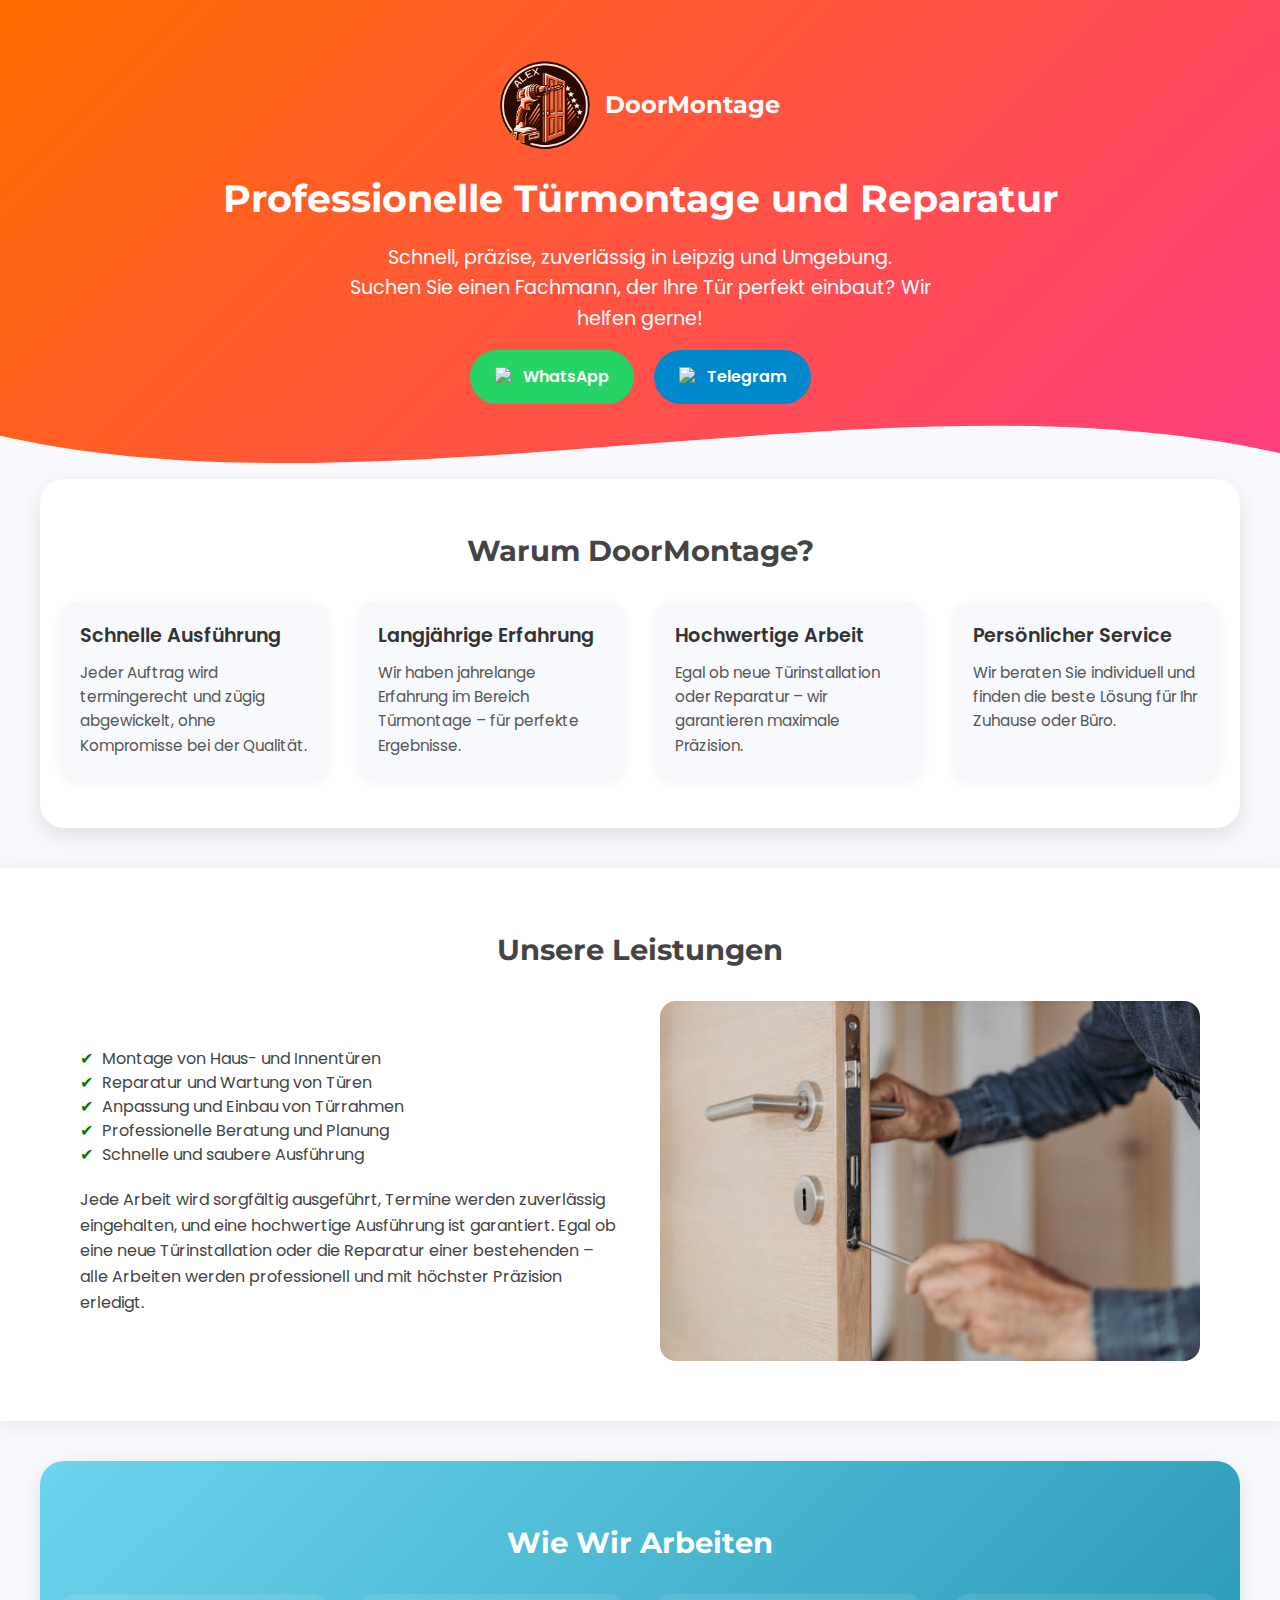
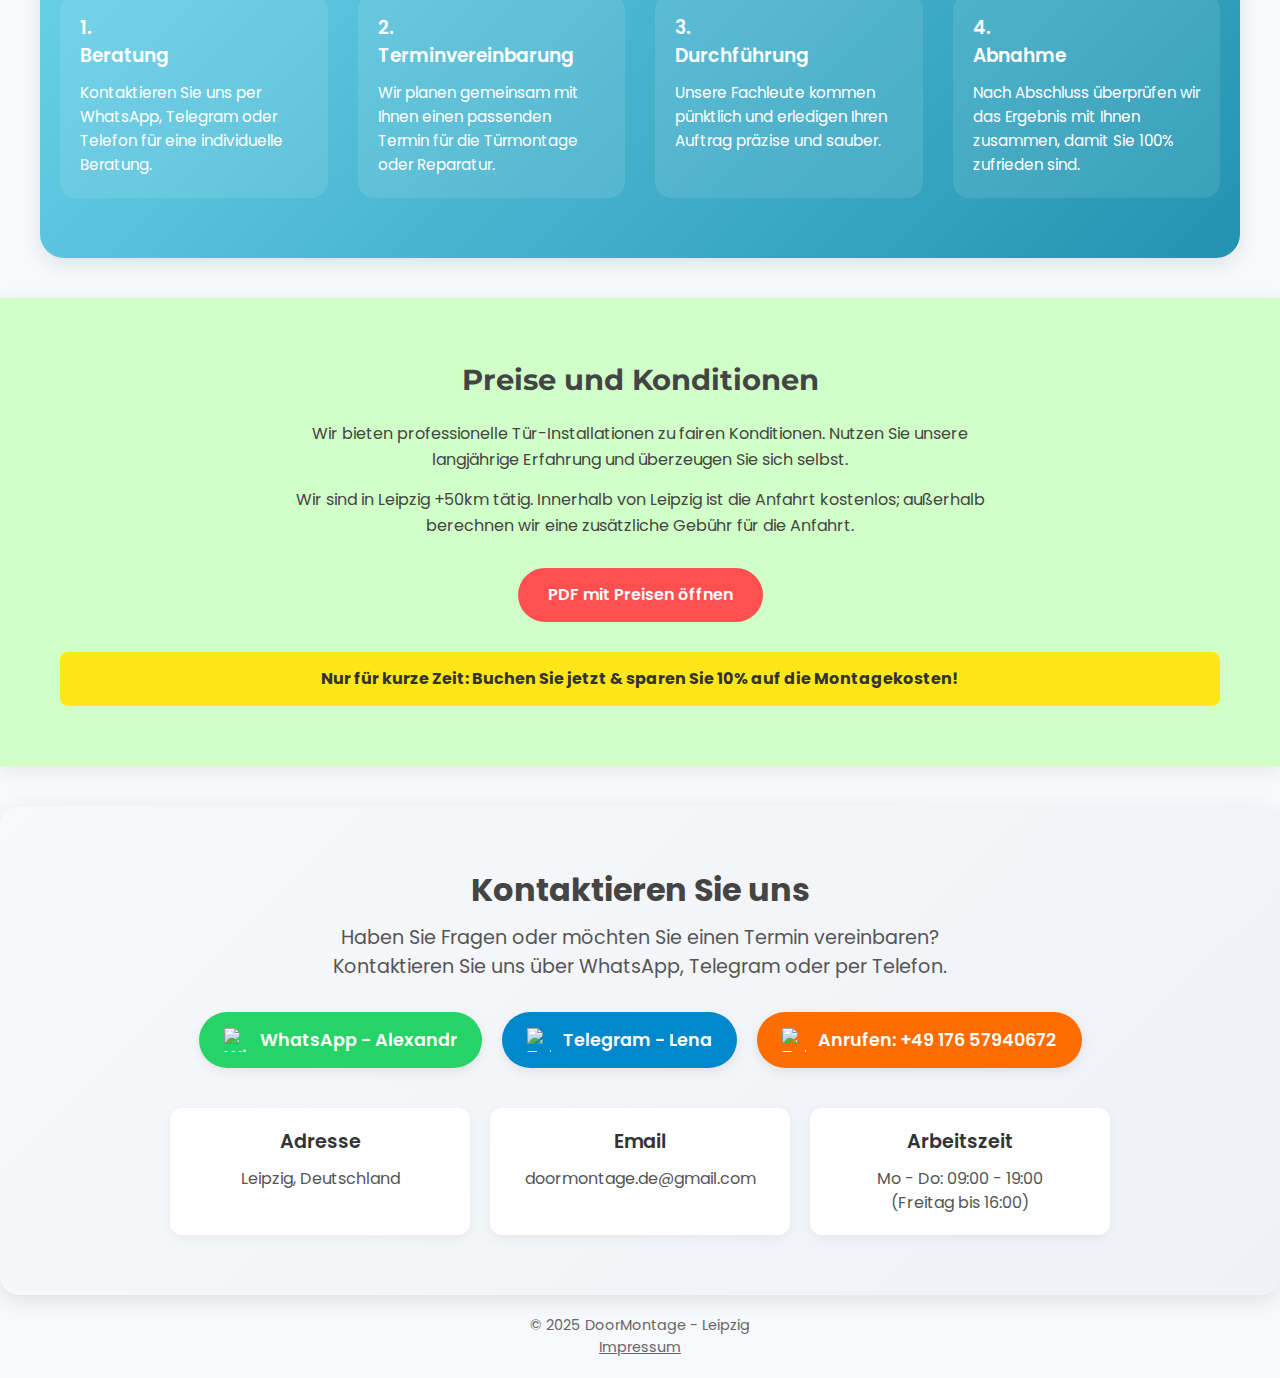
==== commit cd09f081: "Google Analytics added" ====
--- a/index.html
+++ b/index.html
@@ -6,11 +6,22 @@
   <title>DoorMontage | Professionelle Türmontage in Leipzig</title>
   <link rel="icon" href="media/favicon.ico" type="image/x-icon">
   <link rel="icon" href="media/favicon.png" type="image/png">
+  <link rel="apple-touch-icon" sizes="180x180" href="media/apple-touch-icon.png">
   
   <!-- Google Fonts (2 шрифта для примера) -->
   <link rel="preconnect" href="https://fonts.googleapis.com">
   <link href="https://fonts.googleapis.com/css2?family=Montserrat:wght@600;700&family=Poppins:wght@400;500;600&display=swap" rel="stylesheet">
   <link rel="stylesheet" href="style.css">
+
+  <!-- Google tag (gtag.js) -->
+  <script async src="https://www.googletagmanager.com/gtag/js?id=G-VBDY599KF3"></script>
+  <script>
+    window.dataLayer = window.dataLayer || [];
+    function gtag(){dataLayer.push(arguments);}
+    gtag('js', new Date());
+
+    gtag('config', 'G-VBDY599KF3');
+  </script>
 </head>
 <body>
   
@@ -31,14 +42,14 @@
       </p>
       <div class="hero-cta-buttons">
         <!-- CTA Button WhatsApp -->
-        <a class="cta-button"
+        <a class="cta-button whatsapp"
            href="https://wa.me/4915906344944?text=Guten Tag. Ich möchte eine Türmontage bestellen."
            target="_blank">
           <img src="https://cdn-icons-png.flaticon.com/512/124/124034.png" alt="WhatsApp">
           WhatsApp
         </a>
         <!-- CTA Button Telegram -->
-        <a class="cta-button"
+        <a class="cta-button telegram"
            href="https://t.me/+4917657905586"
            target="_blank">
           <img src="https://cdn-icons-png.flaticon.com/512/2111/2111646.png" alt="Telegram">
@@ -208,5 +219,63 @@
   </footer>
   
 
+  <script>
+    document.addEventListener("DOMContentLoaded", function() {
+      // Whatsapp кнопка
+      document.querySelectorAll(".cta-button.whatsapp").forEach(button => {
+        button.addEventListener("click", function() {
+          gtag("event", "click", {
+            event_category: "Contact",
+            event_label: "Whatsapp Click",
+            value: 1
+          });
+        });
+      });
+
+      // Telegram кнопка
+      document.querySelectorAll(".cta-button.telegram").forEach(button => {
+        button.addEventListener("click", function() {
+          gtag("event", "click", {
+            event_category: "Contact",
+            event_label: "Telegram Click",
+            value: 1
+          });
+        });
+      });
+
+      // WhatsApp кнопка
+      document.querySelectorAll(".contact-btn.whatsapp").forEach(button => {
+        button.addEventListener("click", function() {
+          gtag("event", "click", {
+            event_category: "Contact",
+            event_label: "WhatsApp Click",
+            value: 1
+          });
+        });
+      });
+  
+      // Telegram кнопка
+      document.querySelectorAll(".contact-btn.telegram").forEach(button => {
+        button.addEventListener("click", function() {
+          gtag("event", "click", {
+            event_category: "Contact",
+            event_label: "Telegram Click",
+            value: 1
+          });
+        });
+      });
+  
+      // Телефонная кнопка
+      document.querySelectorAll(".contact-btn.phone").forEach(button => {
+        button.addEventListener("click", function() {
+          gtag("event", "click", {
+            event_category: "Contact",
+            event_label: "Phone Call",
+            value: 1
+          });
+        });
+      });
+    });
+  </script>
 </body>
 </html>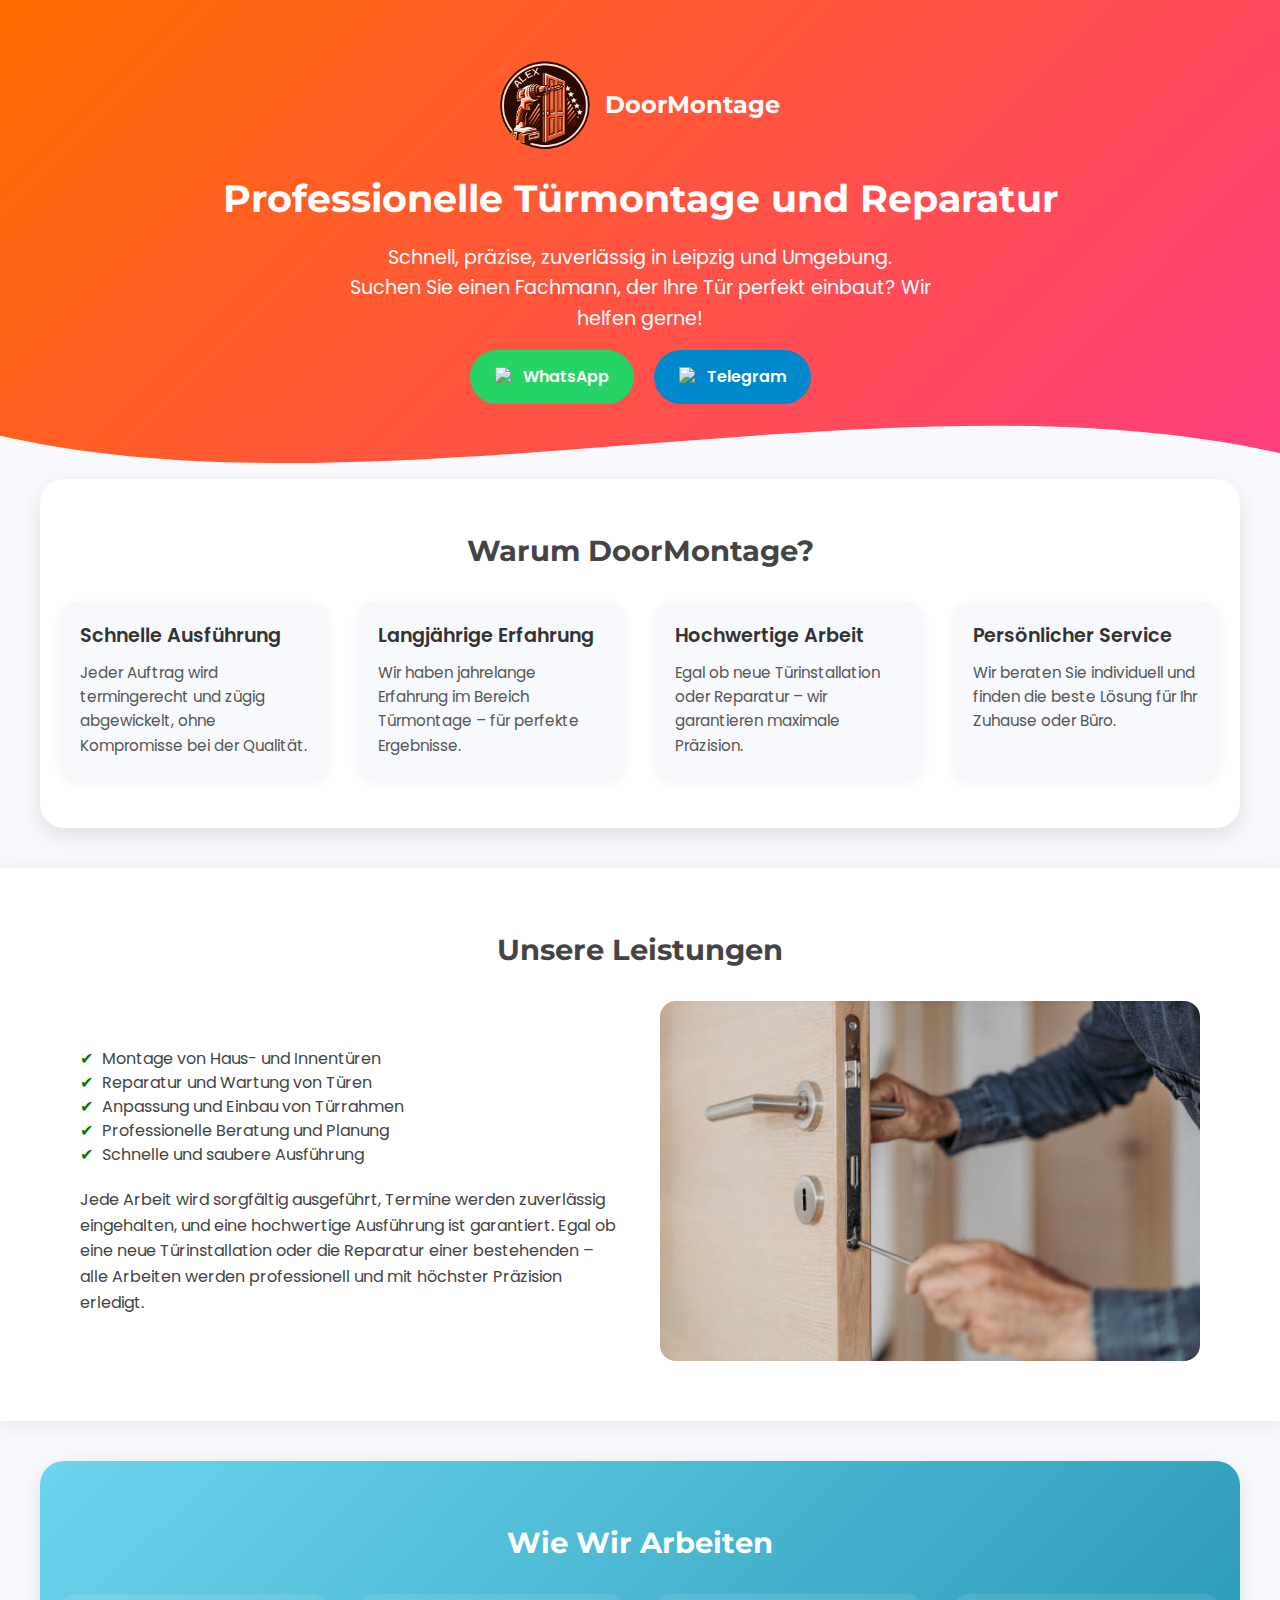
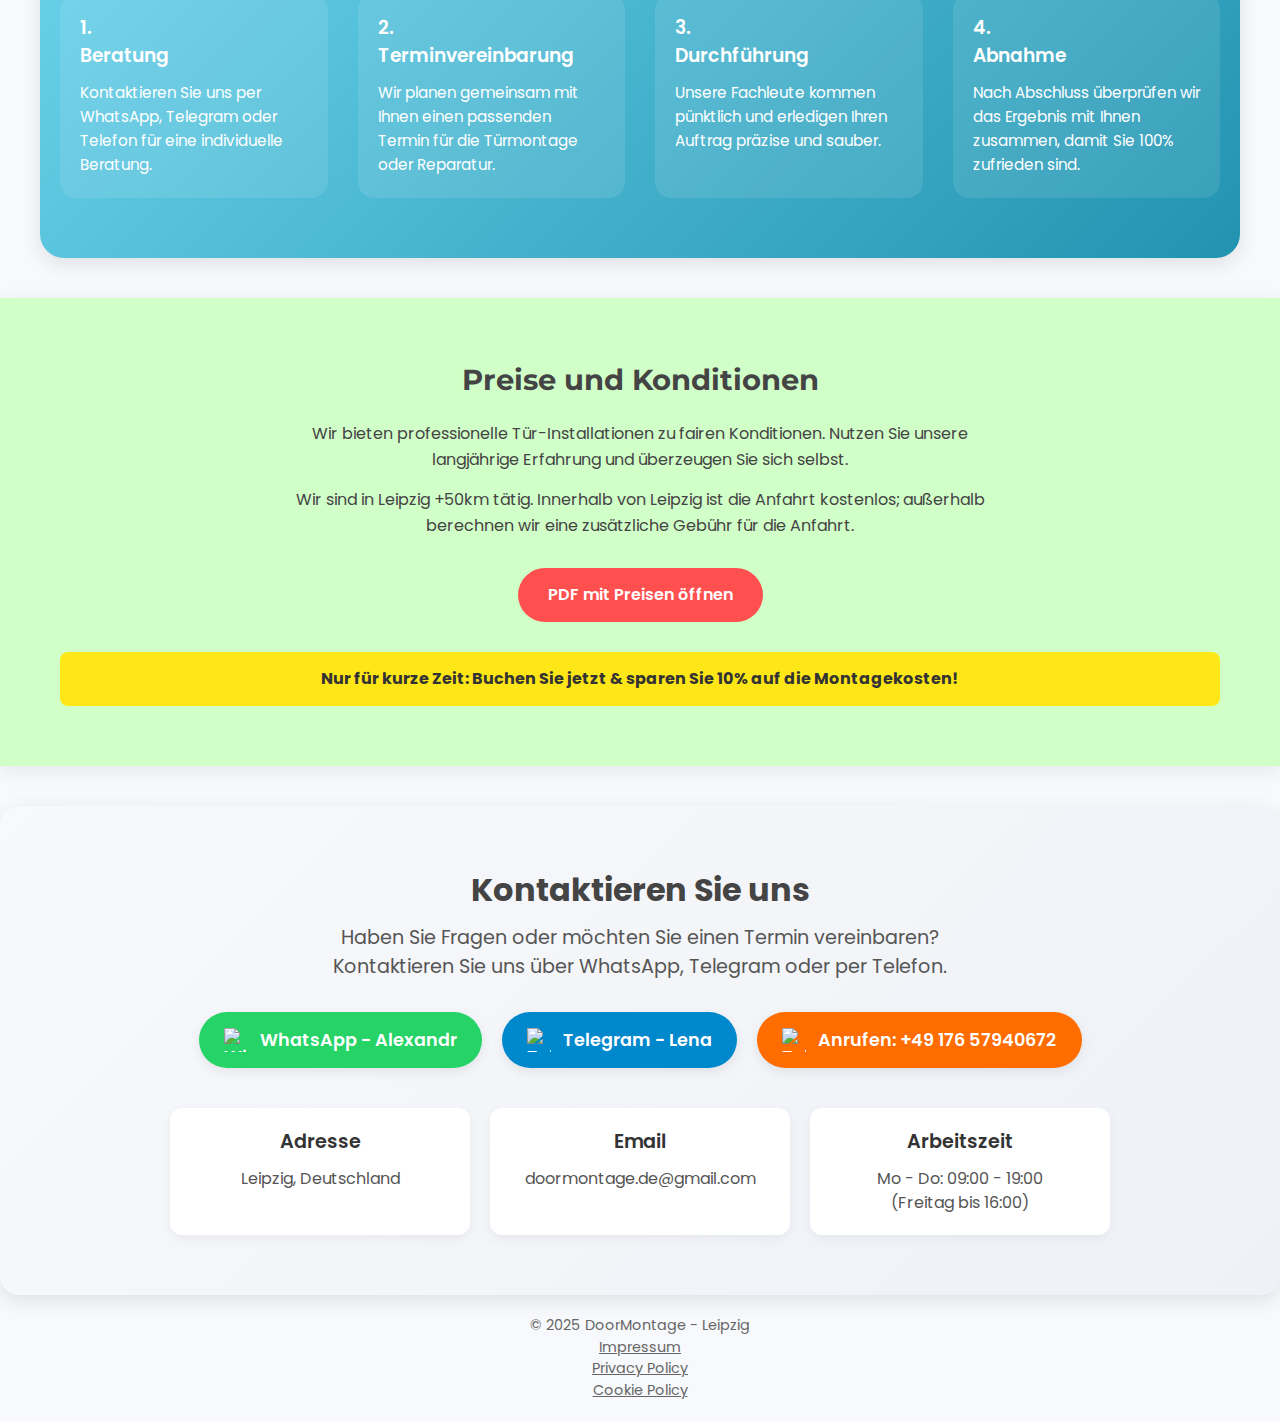
==== commit 293398aa: "added cookies (idk if them work)" ====
--- a/index.html
+++ b/index.html
@@ -22,6 +22,15 @@
 
     gtag('config', 'G-VBDY599KF3');
   </script>
+
+  <!-- Iubenda Cookie Banner -->
+  <script type="text/javascript">
+    var _iub = _iub || [];
+    _iub.csConfiguration = {"siteId":3928169,"cookiePolicyId":83929253,"lang":"de","storage":{"useSiteId":true}};
+    </script>
+  <script type="text/javascript" src="https://cs.iubenda.com/autoblocking/3928169.js"></script>
+  <script type="text/javascript" src="//cdn.iubenda.com/cs/gpp/stub.js"></script>
+  <script type="text/javascript" src="//cdn.iubenda.com/cs/iubenda_cs.js" charset="UTF-8" async></script>
 </head>
 <body>
   
@@ -216,6 +225,8 @@
   <footer>
     <p>© 2025 DoorMontage - Leipzig</p>
     <p><a href="impressum.html">Impressum</a></p>
+    <p><a href="https://www.iubenda.com/privacy-policy/83929253">Privacy Policy</a></p>
+    <p><a href="https://www.iubenda.com/privacy-policy/83929253/cookie-policy">Cookie Policy</a></p>
   </footer>
   
 
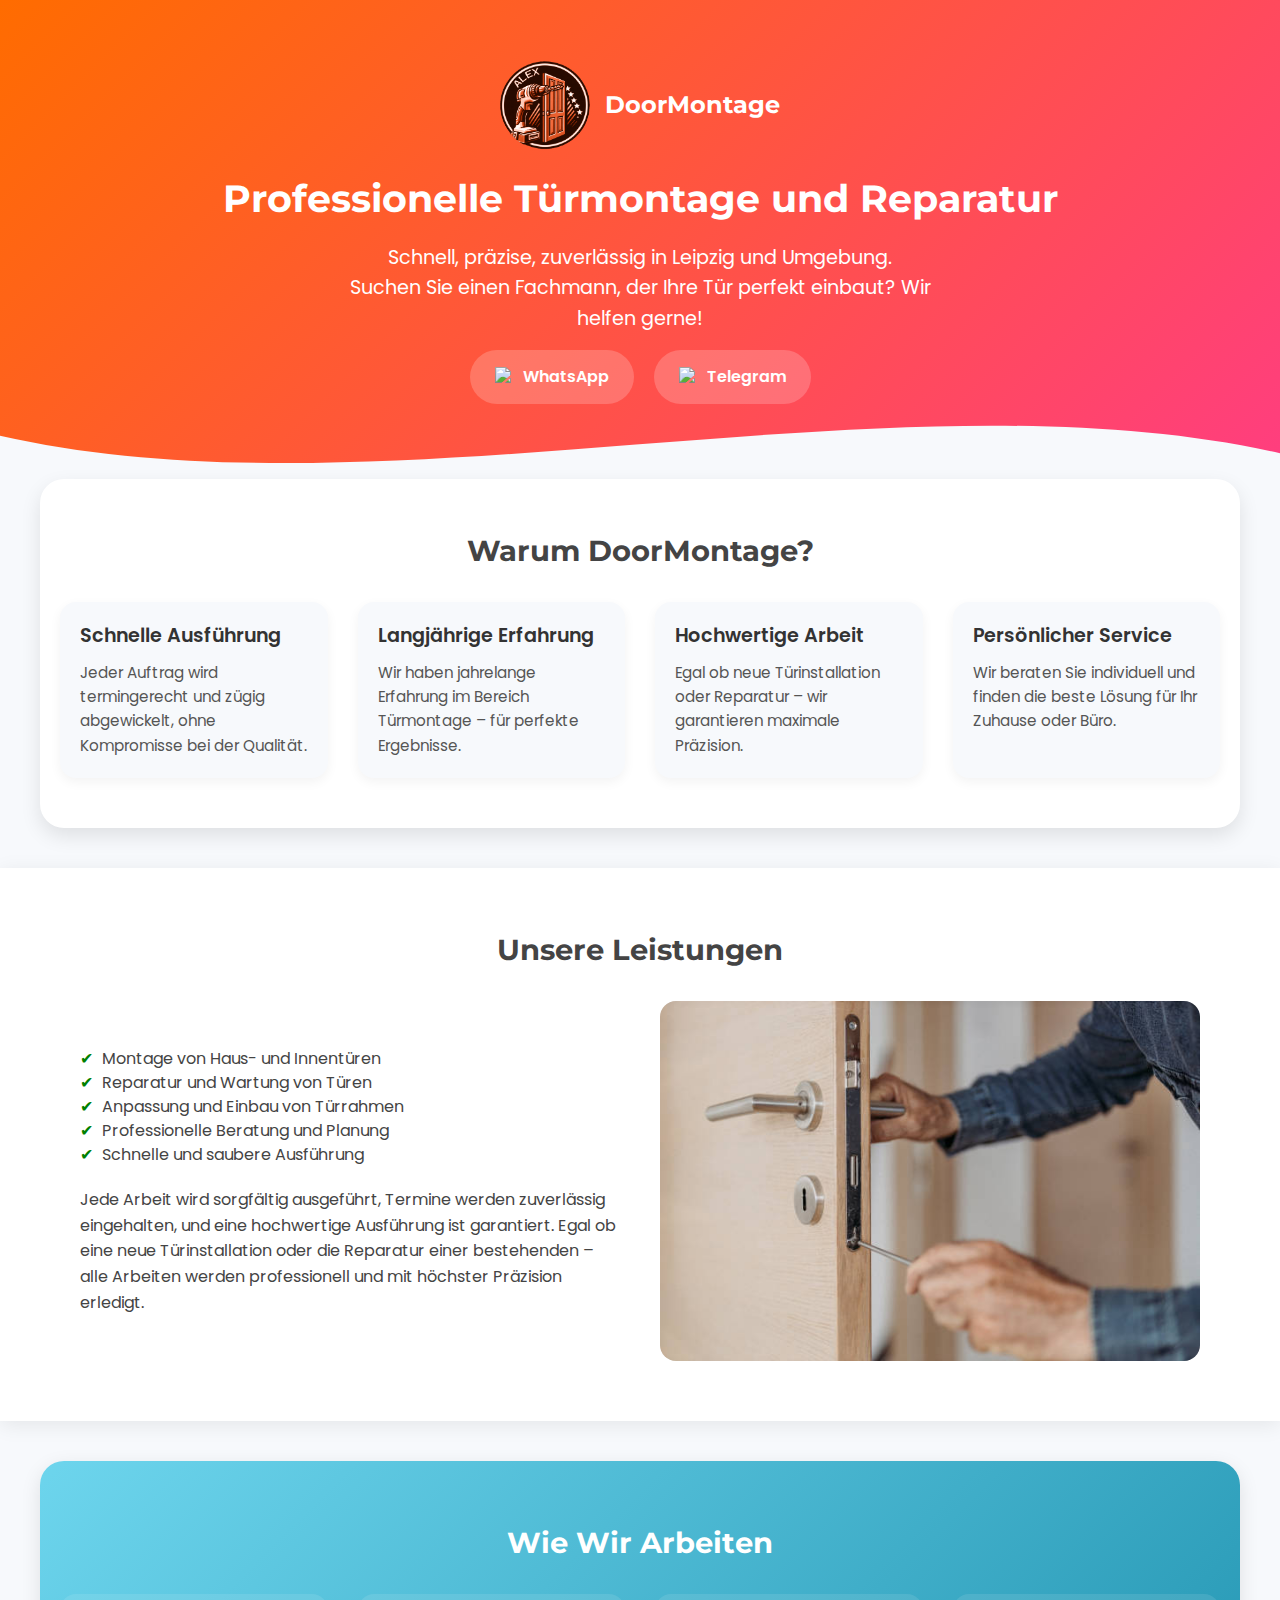
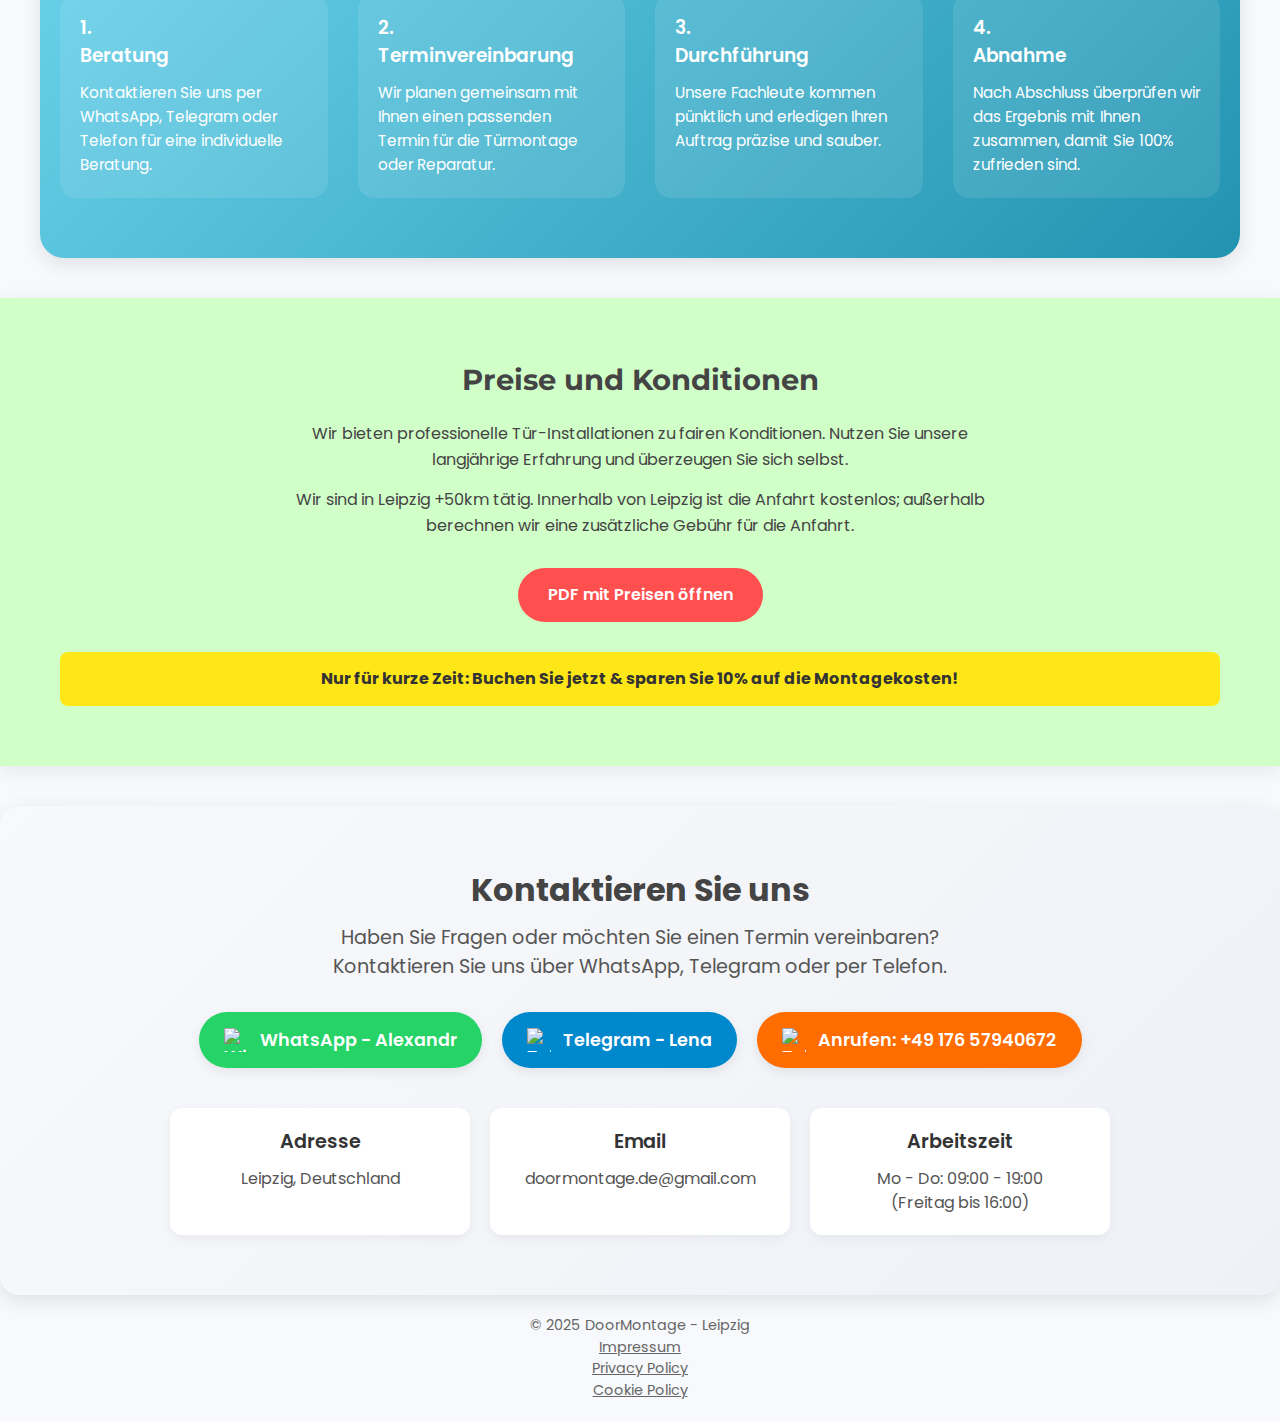
==== commit 7fff2e37: "fixed cta buttons color and changed analytics event names" ====
--- a/index.html
+++ b/index.html
@@ -51,14 +51,14 @@
       </p>
       <div class="hero-cta-buttons">
         <!-- CTA Button WhatsApp -->
-        <a class="cta-button whatsapp"
+        <a class="cta-button whatsapp_cta"
            href="https://wa.me/4915906344944?text=Guten Tag. Ich möchte eine Türmontage bestellen."
            target="_blank">
           <img src="https://cdn-icons-png.flaticon.com/512/124/124034.png" alt="WhatsApp">
           WhatsApp
         </a>
         <!-- CTA Button Telegram -->
-        <a class="cta-button telegram"
+        <a class="cta-button telegram_cta"
            href="https://t.me/+4917657905586"
            target="_blank">
           <img src="https://cdn-icons-png.flaticon.com/512/2111/2111646.png" alt="Telegram">
@@ -233,22 +233,22 @@
   <script>
     document.addEventListener("DOMContentLoaded", function() {
       // Whatsapp кнопка
-      document.querySelectorAll(".cta-button.whatsapp").forEach(button => {
-        button.addEventListener("click", function() {
-          gtag("event", "click", {
-            event_category: "Contact",
-            event_label: "Whatsapp Click",
+      document.querySelectorAll(".cta-button.whatsapp_cta").forEach(button => {
+        button.addEventListener("click", function() {
+          gtag("event", "click", {
+            event_category: "Contact",
+            event_name: "whatsapp_click",
             value: 1
           });
         });
       });
 
       // Telegram кнопка
-      document.querySelectorAll(".cta-button.telegram").forEach(button => {
-        button.addEventListener("click", function() {
-          gtag("event", "click", {
-            event_category: "Contact",
-            event_label: "Telegram Click",
+      document.querySelectorAll(".cta-button.telegram_cta").forEach(button => {
+        button.addEventListener("click", function() {
+          gtag("event", "click", {
+            event_category: "Contact",
+            event_name: "telegram_click",
             value: 1
           });
         });
@@ -259,7 +259,7 @@
         button.addEventListener("click", function() {
           gtag("event", "click", {
             event_category: "Contact",
-            event_label: "WhatsApp Click",
+            event_name: "whatsapp_click",
             value: 1
           });
         });
@@ -270,7 +270,7 @@
         button.addEventListener("click", function() {
           gtag("event", "click", {
             event_category: "Contact",
-            event_label: "Telegram Click",
+            event_name: "telegram_click",
             value: 1
           });
         });
@@ -281,7 +281,7 @@
         button.addEventListener("click", function() {
           gtag("event", "click", {
             event_category: "Contact",
-            event_label: "Phone Call",
+            event_name: "phone_call",
             value: 1
           });
         });
